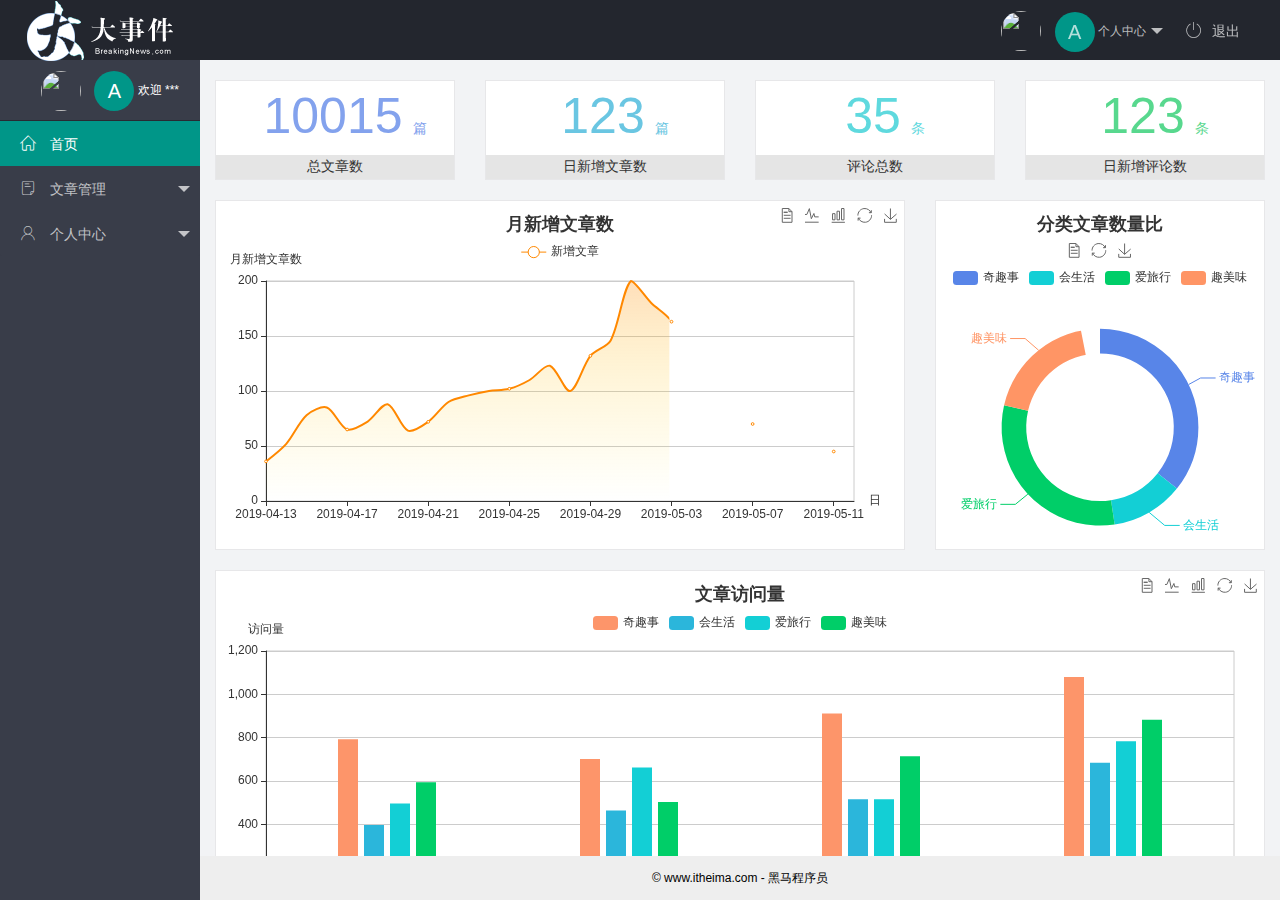
==== index.html @ 96c2c531 "第二天的代码" ====
<!DOCTYPE html>
<html lang="en">
  <head>
    <meta charset="UTF-8" />
    <meta name="viewport" content="width=device-width, initial-scale=1.0" />
    <title>Document</title>
    <link rel="stylesheet" href="./assets/lib/layui/css/layui.css">
    <link rel="stylesheet" href="./assets/fonts/iconfont.css">
    <link rel="stylesheet" href="./assets/css/index.css">
    
  </head>
  <body>
    <body class="layui-layout-body">
        <div class="layui-layout layui-layout-admin">
          <div class="layui-header">
            <div class="layui-logo">
              <img src="./assets/images/logo.png" alt="" />
            </div>
            <!-- 头部区域（可配合layui已有的水平导航） -->
    
            <ul class="layui-nav layui-layout-right">
              <li class="layui-nav-item">
                <a href="javascript:;" class="userinfo">
                  <!-- 头像 -->
                  <img src="http://t.cn/RCzsdCq" class="layui-nav-img" />
                  <span class="text-avatar"> A </span>
    
                  个人中心
                </a>
                <dl class="layui-nav-child">
                  <dd><a href="">基本资料</a></dd>
                  <dd><a href="">安全设置</a></dd>
                </dl>
              </li>
              <li class="layui-nav-item">
                <a href="javascript:;" id="btn-logout">
                  <span class="iconfont icon-tuichu"></span>退出</a
                >
              </li>
            </ul>
          </div>
    
          <div class="layui-side layui-bg-black">
            <div class="layui-side-scroll">
              <!-- 左侧导航区域（可配合layui已有的垂直导航） 
              layui-nav-itemed
              -->
              <!-- 头像 -->
    
              <div class="userinfo">
                <img src="http://t.cn/RCzsdCq" class="layui-nav-img" />
                <span class="text-avatar">A</span>
                <span id="welcome">欢迎 ***</span>
              </div>
    
              <ul class="layui-nav layui-nav-tree" lay-shrink="all">
                <li class="layui-nav-item layui-this">
                  <a class="" href="./home/dashboard.html" target="fm">
                    <span class="iconfont icon-home"></span>
                    首页</a
                  >
                </li>
                <li class="layui-nav-item">
                  <a href="javascript:;">
                    <span class="iconfont icon-16"></span>
                    文章管理</a
                  >
    
                  <!-- 
    <i class="layui-icon layui-icon-app"></i>   
    
    
                   -->
                  <dl class="layui-nav-child">
                    <dd>
                      <a href="javascript:;"
                        ><i class="layui-icon layui-icon-app"></i> 文章类别</a
                      >
                    </dd>
                    <dd>
                      <a href="javascript:;"
                        ><i class="layui-icon layui-icon-app"></i> 文章列表</a
                      >
                    </dd>
                    <dd>
                      <a href="javascript:;"
                        ><i class="layui-icon layui-icon-app"></i> 发表文章</a
                      >
                    </dd>
                  </dl>
                </li>
                <li class="layui-nav-item">
                  <a href="javascript:;">
                    <span class="iconfont icon-user"></span>
                    个人中心</a
                  >
                  <dl class="layui-nav-child">
                    <dd>
                      <a href="javascript:;"
                        ><i class="layui-icon layui-icon-app"></i> 基本资料</a
                      >
                    </dd>
                    <dd>
                      <a href="javascript:;"
                        ><i class="layui-icon layui-icon-app"></i> 更换头像</a
                      >
                    </dd>
                    <dd>
                      <a href="javascript:;"
                        ><i class="layui-icon layui-icon-app"></i> 重置密码</a
                      >
                    </dd>
                  </dl>
                </li>
              </ul>
            </div>
          </div>
    
          <div class="layui-body">
            <!-- 内容主体区域 -->
            <!-- <div style="padding: 15px">内容主体区域</div> -->
            <iframe name="fm" src="./home/dashboard.html" frameborder="0"></iframe>
          </div>
    
          <div class="layui-footer">
            <!-- 底部固定区域 -->
            © www.itheima.com - 黑马程序员
          </div>
        </div>
        <script src="./assets/lib/jquery.js"></script>
        <script src="./assets/lib/layui/layui.all.js"></script>
        <script src="./assets/js/utils.js"></script>
        <script src="./assets/js/index.js"></script>
  </body>
</html>
---- assets/lib/layui/css/layui.css ----
/** layui-v2.5.6 MIT License By https://www.layui.com */
 .layui-inline,img{display:inline-block;vertical-align:middle}h1,h2,h3,h4,h5,h6{font-weight:400}.layui-edge,.layui-header,.layui-inline,.layui-main{position:relative}.layui-body,.layui-edge,.layui-elip{overflow:hidden}.layui-btn,.layui-edge,.layui-inline,img{vertical-align:middle}.layui-btn,.layui-disabled,.layui-icon,.layui-unselect{-moz-user-select:none;-webkit-user-select:none;-ms-user-select:none}.layui-elip,.layui-form-checkbox span,.layui-form-pane .layui-form-label{text-overflow:ellipsis;white-space:nowrap}.layui-breadcrumb,.layui-tree-btnGroup{visibility:hidden}blockquote,body,button,dd,div,dl,dt,form,h1,h2,h3,h4,h5,h6,input,li,ol,p,pre,td,textarea,th,ul{margin:0;padding:0;-webkit-tap-highlight-color:rgba(0,0,0,0)}a:active,a:hover{outline:0}img{border:none}li{list-style:none}table{border-collapse:collapse;border-spacing:0}h4,h5,h6{font-size:100%}button,input,optgroup,option,select,textarea{font-family:inherit;font-size:inherit;font-style:inherit;font-weight:inherit;outline:0}pre{white-space:pre-wrap;white-space:-moz-pre-wrap;white-space:-pre-wrap;white-space:-o-pre-wrap;word-wrap:break-word}body{line-height:24px;font:14px Helvetica Neue,Helvetica,PingFang SC,Tahoma,Arial,sans-serif}hr{height:1px;margin:10px 0;border:0;clear:both}a{color:#333;text-decoration:none}a:hover{color:#777}a cite{font-style:normal;*cursor:pointer}.layui-border-box,.layui-border-box *{box-sizing:border-box}.layui-box,.layui-box *{box-sizing:content-box}.layui-clear{clear:both;*zoom:1}.layui-clear:after{content:'\20';clear:both;*zoom:1;display:block;height:0}.layui-inline{*display:inline;*zoom:1}.layui-edge{display:inline-block;width:0;height:0;border-width:6px;border-style:dashed;border-color:transparent}.layui-edge-top{top:-4px;border-bottom-color:#999;border-bottom-style:solid}.layui-edge-right{border-left-color:#999;border-left-style:solid}.layui-edge-bottom{top:2px;border-top-color:#999;border-top-style:solid}.layui-edge-left{border-right-color:#999;border-right-style:solid}.layui-disabled,.layui-disabled:hover{color:#d2d2d2!important;cursor:not-allowed!important}.layui-circle{border-radius:100%}.layui-show{display:block!important}.layui-hide{display:none!important}@font-face{font-family:layui-icon;src:url(../font/iconfont.eot?v=256);src:url(../font/iconfont.eot?v=256#iefix) format('embedded-opentype'),url(../font/iconfont.woff2?v=256) format('woff2'),url(../font/iconfont.woff?v=256) format('woff'),url(../font/iconfont.ttf?v=256) format('truetype'),url(../font/iconfont.svg?v=256#layui-icon) format('svg')}.layui-icon{font-family:layui-icon!important;font-size:16px;font-style:normal;-webkit-font-smoothing:antialiased;-moz-osx-font-smoothing:grayscale}.layui-icon-reply-fill:before{content:"\e611"}.layui-icon-set-fill:before{content:"\e614"}.layui-icon-menu-fill:before{content:"\e60f"}.layui-icon-search:before{content:"\e615"}.layui-icon-share:before{content:"\e641"}.layui-icon-set-sm:before{content:"\e620"}.layui-icon-engine:before{content:"\e628"}.layui-icon-close:before{content:"\1006"}.layui-icon-close-fill:before{content:"\1007"}.layui-icon-chart-screen:before{content:"\e629"}.layui-icon-star:before{content:"\e600"}.layui-icon-circle-dot:before{content:"\e617"}.layui-icon-chat:before{content:"\e606"}.layui-icon-release:before{content:"\e609"}.layui-icon-list:before{content:"\e60a"}.layui-icon-chart:before{content:"\e62c"}.layui-icon-ok-circle:before{content:"\1005"}.layui-icon-layim-theme:before{content:"\e61b"}.layui-icon-table:before{content:"\e62d"}.layui-icon-right:before{content:"\e602"}.layui-icon-left:before{content:"\e603"}.layui-icon-cart-simple:before{content:"\e698"}.layui-icon-face-cry:before{content:"\e69c"}.layui-icon-face-smile:before{content:"\e6af"}.layui-icon-survey:before{content:"\e6b2"}.layui-icon-tree:before{content:"\e62e"}.layui-icon-ie:before{content:"\e7bb"}.layui-icon-upload-circle:before{content:"\e62f"}.layui-icon-add-circle:before{content:"\e61f"}.layui-icon-download-circle:before{content:"\e601"}.layui-icon-templeate-1:before{content:"\e630"}.layui-icon-util:before{content:"\e631"}.layui-icon-face-surprised:before{content:"\e664"}.layui-icon-edit:before{content:"\e642"}.layui-icon-speaker:before{content:"\e645"}.layui-icon-down:before{content:"\e61a"}.layui-icon-file:before{content:"\e621"}.layui-icon-layouts:before{content:"\e632"}.layui-icon-rate-half:before{content:"\e6c9"}.layui-icon-add-circle-fine:before{content:"\e608"}.layui-icon-prev-circle:before{content:"\e633"}.layui-icon-read:before{content:"\e705"}.layui-icon-404:before{content:"\e61c"}.layui-icon-carousel:before{content:"\e634"}.layui-icon-help:before{content:"\e607"}.layui-icon-code-circle:before{content:"\e635"}.layui-icon-windows:before{content:"\e67f"}.layui-icon-water:before{content:"\e636"}.layui-icon-username:before{content:"\e66f"}.layui-icon-find-fill:before{content:"\e670"}.layui-icon-about:before{content:"\e60b"}.layui-icon-location:before{content:"\e715"}.layui-icon-up:before{content:"\e619"}.layui-icon-pause:before{content:"\e651"}.layui-icon-date:before{content:"\e637"}.layui-icon-layim-uploadfile:before{content:"\e61d"}.layui-icon-delete:before{content:"\e640"}.layui-icon-play:before{content:"\e652"}.layui-icon-top:before{content:"\e604"}.layui-icon-firefox:before{content:"\e686"}.layui-icon-friends:before{content:"\e612"}.layui-icon-refresh-3:before{content:"\e9aa"}.layui-icon-ok:before{content:"\e605"}.layui-icon-layer:before{content:"\e638"}.layui-icon-face-smile-fine:before{content:"\e60c"}.layui-icon-dollar:before{content:"\e659"}.layui-icon-group:before{content:"\e613"}.layui-icon-layim-download:before{content:"\e61e"}.layui-icon-picture-fine:before{content:"\e60d"}.layui-icon-link:before{content:"\e64c"}.layui-icon-diamond:before{content:"\e735"}.layui-icon-log:before{content:"\e60e"}.layui-icon-key:before{content:"\e683"}.layui-icon-rate-solid:before{content:"\e67a"}.layui-icon-fonts-del:before{content:"\e64f"}.layui-icon-unlink:before{content:"\e64d"}.layui-icon-fonts-clear:before{content:"\e639"}.layui-icon-triangle-r:before{content:"\e623"}.layui-icon-circle:before{content:"\e63f"}.layui-icon-radio:before{content:"\e643"}.layui-icon-align-center:before{content:"\e647"}.layui-icon-align-right:before{content:"\e648"}.layui-icon-align-left:before{content:"\e649"}.layui-icon-loading-1:before{content:"\e63e"}.layui-icon-return:before{content:"\e65c"}.layui-icon-fonts-strong:before{content:"\e62b"}.layui-icon-upload:before{content:"\e67c"}.layui-icon-dialogue:before{content:"\e63a"}.layui-icon-video:before{content:"\e6ed"}.layui-icon-headset:before{content:"\e6fc"}.layui-icon-cellphone-fine:before{content:"\e63b"}.layui-icon-add-1:before{content:"\e654"}.layui-icon-face-smile-b:before{content:"\e650"}.layui-icon-fonts-html:before{content:"\e64b"}.layui-icon-screen-full:before{content:"\e622"}.layui-icon-form:before{content:"\e63c"}.layui-icon-cart:before{content:"\e657"}.layui-icon-camera-fill:before{content:"\e65d"}.layui-icon-tabs:before{content:"\e62a"}.layui-icon-heart-fill:before{content:"\e68f"}.layui-icon-fonts-code:before{content:"\e64e"}.layui-icon-ios:before{content:"\e680"}.layui-icon-at:before{content:"\e687"}.layui-icon-fire:before{content:"\e756"}.layui-icon-set:before{content:"\e716"}.layui-icon-fonts-u:before{content:"\e646"}.layui-icon-triangle-d:before{content:"\e625"}.layui-icon-tips:before{content:"\e702"}.layui-icon-picture:before{content:"\e64a"}.layui-icon-more-vertical:before{content:"\e671"}.layui-icon-bluetooth:before{content:"\e689"}.layui-icon-flag:before{content:"\e66c"}.layui-icon-loading:before{content:"\e63d"}.layui-icon-fonts-i:before{content:"\e644"}.layui-icon-refresh-1:before{content:"\e666"}.layui-icon-rmb:before{content:"\e65e"}.layui-icon-addition:before{content:"\e624"}.layui-icon-home:before{content:"\e68e"}.layui-icon-time:before{content:"\e68d"}.layui-icon-user:before{content:"\e770"}.layui-icon-notice:before{content:"\e667"}.layui-icon-chrome:before{content:"\e68a"}.layui-icon-edge:before{content:"\e68b"}.layui-icon-login-weibo:before{content:"\e675"}.layui-icon-voice:before{content:"\e688"}.layui-icon-upload-drag:before{content:"\e681"}.layui-icon-login-qq:before{content:"\e676"}.layui-icon-snowflake:before{content:"\e6b1"}.layui-icon-heart:before{content:"\e68c"}.layui-icon-logout:before{content:"\e682"}.layui-icon-file-b:before{content:"\e655"}.layui-icon-template:before{content:"\e663"}.layui-icon-transfer:before{content:"\e691"}.layui-icon-auz:before{content:"\e672"}.layui-icon-console:before{content:"\e665"}.layui-icon-app:before{content:"\e653"}.layui-icon-prev:before{content:"\e65a"}.layui-icon-website:before{content:"\e7ae"}.layui-icon-next:before{content:"\e65b"}.layui-icon-component:before{content:"\e857"}.layui-icon-android:before{content:"\e684"}.layui-icon-more:before{content:"\e65f"}.layui-icon-login-wechat:before{content:"\e677"}.layui-icon-shrink-right:before{content:"\e668"}.layui-icon-spread-left:before{content:"\e66b"}.layui-icon-camera:before{content:"\e660"}.layui-icon-note:before{content:"\e66e"}.layui-icon-refresh:before{content:"\e669"}.layui-icon-female:before{content:"\e661"}.layui-icon-male:before{content:"\e662"}.layui-icon-screen-restore:before{content:"\e758"}.layui-icon-password:before{content:"\e673"}.layui-icon-senior:before{content:"\e674"}.layui-icon-theme:before{content:"\e66a"}.layui-icon-tread:before{content:"\e6c5"}.layui-icon-praise:before{content:"\e6c6"}.layui-icon-star-fill:before{content:"\e658"}.layui-icon-rate:before{content:"\e67b"}.layui-icon-template-1:before{content:"\e656"}.layui-icon-vercode:before{content:"\e679"}.layui-icon-service:before{content:"\e626"}.layui-icon-cellphone:before{content:"\e678"}.layui-icon-print:before{content:"\e66d"}.layui-icon-cols:before{content:"\e610"}.layui-icon-wifi:before{content:"\e7e0"}.layui-icon-export:before{content:"\e67d"}.layui-icon-rss:before{content:"\e808"}.layui-icon-slider:before{content:"\e714"}.layui-icon-email:before{content:"\e618"}.layui-icon-subtraction:before{content:"\e67e"}.layui-icon-mike:before{content:"\e6dc"}.layui-icon-light:before{content:"\e748"}.layui-icon-gift:before{content:"\e627"}.layui-icon-mute:before{content:"\e685"}.layui-icon-reduce-circle:before{content:"\e616"}.layui-icon-music:before{content:"\e690"}.layui-main{width:1140px;margin:0 auto}.layui-header{z-index:1000;height:60px}.layui-header a:hover{transition:all .5s;-webkit-transition:all .5s}.layui-side{position:fixed;left:0;top:0;bottom:0;z-index:999;width:200px;overflow-x:hidden}.layui-side-scroll{position:relative;width:220px;height:100%;overflow-x:hidden}.layui-body{position:absolute;left:200px;right:0;top:0;bottom:0;z-index:998;width:auto;overflow-y:auto;box-sizing:border-box}.layui-layout-body{overflow:hidden}.layui-layout-admin .layui-header{background-color:#23262E}.layui-layout-admin .layui-side{top:60px;width:200px;overflow-x:hidden}.layui-layout-admin .layui-body{position:fixed;top:60px;bottom:44px}.layui-layout-admin .layui-main{width:auto;margin:0 15px}.layui-layout-admin .layui-footer{position:fixed;left:200px;right:0;bottom:0;height:44px;line-height:44px;padding:0 15px;background-color:#eee}.layui-layout-admin .layui-logo{position:absolute;left:0;top:0;width:200px;height:100%;line-height:60px;text-align:center;color:#009688;font-size:16px}.layui-layout-admin .layui-header .layui-nav{background:0 0}.layui-layout-left{position:absolute!important;left:200px;top:0}.layui-layout-right{position:absolute!important;right:0;top:0}.layui-container{position:relative;margin:0 auto;padding:0 15px;box-sizing:border-box}.layui-fluid{position:relative;margin:0 auto;padding:0 15px}.layui-row:after,.layui-row:before{content:'';display:block;clear:both}.layui-col-lg1,.layui-col-lg10,.layui-col-lg11,.layui-col-lg12,.layui-col-lg2,.layui-col-lg3,.layui-col-lg4,.layui-col-lg5,.layui-col-lg6,.layui-col-lg7,.layui-col-lg8,.layui-col-lg9,.layui-col-md1,.layui-col-md10,.layui-col-md11,.layui-col-md12,.layui-col-md2,.layui-col-md3,.layui-col-md4,.layui-col-md5,.layui-col-md6,.layui-col-md7,.layui-col-md8,.layui-col-md9,.layui-col-sm1,.layui-col-sm10,.layui-col-sm11,.layui-col-sm12,.layui-col-sm2,.layui-col-sm3,.layui-col-sm4,.layui-col-sm5,.layui-col-sm6,.layui-col-sm7,.layui-col-sm8,.layui-col-sm9,.layui-col-xs1,.layui-col-xs10,.layui-col-xs11,.layui-col-xs12,.layui-col-xs2,.layui-col-xs3,.layui-col-xs4,.layui-col-xs5,.layui-col-xs6,.layui-col-xs7,.layui-col-xs8,.layui-col-xs9{position:relative;display:block;box-sizing:border-box}.layui-col-xs1,.layui-col-xs10,.layui-col-xs11,.layui-col-xs12,.layui-col-xs2,.layui-col-xs3,.layui-col-xs4,.layui-col-xs5,.layui-col-xs6,.layui-col-xs7,.layui-col-xs8,.layui-col-xs9{float:left}.layui-col-xs1{width:8.33333333%}.layui-col-xs2{width:16.66666667%}.layui-col-xs3{width:25%}.layui-col-xs4{width:33.33333333%}.layui-col-xs5{width:41.66666667%}.layui-col-xs6{width:50%}.layui-col-xs7{width:58.33333333%}.layui-col-xs8{width:66.66666667%}.layui-col-xs9{width:75%}.layui-col-xs10{width:83.33333333%}.layui-col-xs11{width:91.66666667%}.layui-col-xs12{width:100%}.layui-col-xs-offset1{margin-left:8.33333333%}.layui-col-xs-offset2{margin-left:16.66666667%}.layui-col-xs-offset3{margin-left:25%}.layui-col-xs-offset4{margin-left:33.33333333%}.layui-col-xs-offset5{margin-left:41.66666667%}.layui-col-xs-offset6{margin-left:50%}.layui-col-xs-offset7{margin-left:58.33333333%}.layui-col-xs-offset8{margin-left:66.66666667%}.layui-col-xs-offset9{margin-left:75%}.layui-col-xs-offset10{margin-left:83.33333333%}.layui-col-xs-offset11{margin-left:91.66666667%}.layui-col-xs-offset12{margin-left:100%}@media screen and (max-width:768px){.layui-hide-xs{display:none!important}.layui-show-xs-block{display:block!important}.layui-show-xs-inline{display:inline!important}.layui-show-xs-inline-block{display:inline-block!important}}@media screen and (min-width:768px){.layui-container{width:750px}.layui-hide-sm{display:none!important}.layui-show-sm-block{display:block!important}.layui-show-sm-inline{display:inline!important}.layui-show-sm-inline-block{display:inline-block!important}.layui-col-sm1,.layui-col-sm10,.layui-col-sm11,.layui-col-sm12,.layui-col-sm2,.layui-col-sm3,.layui-col-sm4,.layui-col-sm5,.layui-col-sm6,.layui-col-sm7,.layui-col-sm8,.layui-col-sm9{float:left}.layui-col-sm1{width:8.33333333%}.layui-col-sm2{width:16.66666667%}.layui-col-sm3{width:25%}.layui-col-sm4{width:33.33333333%}.layui-col-sm5{width:41.66666667%}.layui-col-sm6{width:50%}.layui-col-sm7{width:58.33333333%}.layui-col-sm8{width:66.66666667%}.layui-col-sm9{width:75%}.layui-col-sm10{width:83.33333333%}.layui-col-sm11{width:91.66666667%}.layui-col-sm12{width:100%}.layui-col-sm-offset1{margin-left:8.33333333%}.layui-col-sm-offset2{margin-left:16.66666667%}.layui-col-sm-offset3{margin-left:25%}.layui-col-sm-offset4{margin-left:33.33333333%}.layui-col-sm-offset5{margin-left:41.66666667%}.layui-col-sm-offset6{margin-left:50%}.layui-col-sm-offset7{margin-left:58.33333333%}.layui-col-sm-offset8{margin-left:66.66666667%}.layui-col-sm-offset9{margin-left:75%}.layui-col-sm-offset10{margin-left:83.33333333%}.layui-col-sm-offset11{margin-left:91.66666667%}.layui-col-sm-offset12{margin-left:100%}}@media screen and (min-width:992px){.layui-container{width:970px}.layui-hide-md{display:none!important}.layui-show-md-block{display:block!important}.layui-show-md-inline{display:inline!important}.layui-show-md-inline-block{display:inline-block!important}.layui-col-md1,.layui-col-md10,.layui-col-md11,.layui-col-md12,.layui-col-md2,.layui-col-md3,.layui-col-md4,.layui-col-md5,.layui-col-md6,.layui-col-md7,.layui-col-md8,.layui-col-md9{float:left}.layui-col-md1{width:8.33333333%}.layui-col-md2{width:16.66666667%}.layui-col-md3{width:25%}.layui-col-md4{width:33.33333333%}.layui-col-md5{width:41.66666667%}.layui-col-md6{width:50%}.layui-col-md7{width:58.33333333%}.layui-col-md8{width:66.66666667%}.layui-col-md9{width:75%}.layui-col-md10{width:83.33333333%}.layui-col-md11{width:91.66666667%}.layui-col-md12{width:100%}.layui-col-md-offset1{margin-left:8.33333333%}.layui-col-md-offset2{margin-left:16.66666667%}.layui-col-md-offset3{margin-left:25%}.layui-col-md-offset4{margin-left:33.33333333%}.layui-col-md-offset5{margin-left:41.66666667%}.layui-col-md-offset6{margin-left:50%}.layui-col-md-offset7{margin-left:58.33333333%}.layui-col-md-offset8{margin-left:66.66666667%}.layui-col-md-offset9{margin-left:75%}.layui-col-md-offset10{margin-left:83.33333333%}.layui-col-md-offset11{margin-left:91.66666667%}.layui-col-md-offset12{margin-left:100%}}@media screen and (min-width:1200px){.layui-container{width:1170px}.layui-hide-lg{display:none!important}.layui-show-lg-block{display:block!important}.layui-show-lg-inline{display:inline!important}.layui-show-lg-inline-block{display:inline-block!important}.layui-col-lg1,.layui-col-lg10,.layui-col-lg11,.layui-col-lg12,.layui-col-lg2,.layui-col-lg3,.layui-col-lg4,.layui-col-lg5,.layui-col-lg6,.layui-col-lg7,.layui-col-lg8,.layui-col-lg9{float:left}.layui-col-lg1{width:8.33333333%}.layui-col-lg2{width:16.66666667%}.layui-col-lg3{width:25%}.layui-col-lg4{width:33.33333333%}.layui-col-lg5{width:41.66666667%}.layui-col-lg6{width:50%}.layui-col-lg7{width:58.33333333%}.layui-col-lg8{width:66.66666667%}.layui-col-lg9{width:75%}.layui-col-lg10{width:83.33333333%}.layui-col-lg11{width:91.66666667%}.layui-col-lg12{width:100%}.layui-col-lg-offset1{margin-left:8.33333333%}.layui-col-lg-offset2{margin-left:16.66666667%}.layui-col-lg-offset3{margin-left:25%}.layui-col-lg-offset4{margin-left:33.33333333%}.layui-col-lg-offset5{margin-left:41.66666667%}.layui-col-lg-offset6{margin-left:50%}.layui-col-lg-offset7{margin-left:58.33333333%}.layui-col-lg-offset8{margin-left:66.66666667%}.layui-col-lg-offset9{margin-left:75%}.layui-col-lg-offset10{margin-left:83.33333333%}.layui-col-lg-offset11{margin-left:91.66666667%}.layui-col-lg-offset12{margin-left:100%}}.layui-col-space1{margin:-.5px}.layui-col-space1>*{padding:.5px}.layui-col-space2{margin:-1px}.layui-col-space2>*{padding:1px}.layui-col-space4{margin:-2px}.layui-col-space4>*{padding:2px}.layui-col-space5{margin:-2.5px}.layui-col-space5>*{padding:2.5px}.layui-col-space6{margin:-3px}.layui-col-space6>*{padding:3px}.layui-col-space8{margin:-4px}.layui-col-space8>*{padding:4px}.layui-col-space10{margin:-5px}.layui-col-space10>*{padding:5px}.layui-col-space12{margin:-6px}.layui-col-space12>*{padding:6px}.layui-col-space14{margin:-7px}.layui-col-space14>*{padding:7px}.layui-col-space15{margin:-7.5px}.layui-col-space15>*{padding:7.5px}.layui-col-space16{margin:-8px}.layui-col-space16>*{padding:8px}.layui-col-space18{margin:-9px}.layui-col-space18>*{padding:9px}.layui-col-space20{margin:-10px}.layui-col-space20>*{padding:10px}.layui-col-space22{margin:-11px}.layui-col-space22>*{padding:11px}.layui-col-space24{margin:-12px}.layui-col-space24>*{padding:12px}.layui-col-space25{margin:-12.5px}.layui-col-space25>*{padding:12.5px}.layui-col-space26{margin:-13px}.layui-col-space26>*{padding:13px}.layui-col-space28{margin:-14px}.layui-col-space28>*{padding:14px}.layui-col-space30{margin:-15px}.layui-col-space30>*{padding:15px}.layui-btn,.layui-input,.layui-select,.layui-textarea,.layui-upload-button{outline:0;-webkit-appearance:none;transition:all .3s;-webkit-transition:all .3s;box-sizing:border-box}.layui-elem-quote{margin-bottom:10px;padding:15px;line-height:22px;border-left:5px solid #009688;border-radius:0 2px 2px 0;background-color:#f2f2f2}.layui-quote-nm{border-style:solid;border-width:1px 1px 1px 5px;background:0 0}.layui-elem-field{margin-bottom:10px;padding:0;border-width:1px;border-style:solid}.layui-elem-field legend{margin-left:20px;padding:0 10px;font-size:20px;font-weight:300}.layui-field-title{margin:10px 0 20px;border-width:1px 0 0}.layui-field-box{padding:10px 15px}.layui-field-title .layui-field-box{padding:10px 0}.layui-progress{position:relative;height:6px;border-radius:20px;background-color:#e2e2e2}.layui-progress-bar{position:absolute;left:0;top:0;width:0;max-width:100%;height:6px;border-radius:20px;text-align:right;background-color:#5FB878;transition:all .3s;-webkit-transition:all .3s}.layui-progress-big,.layui-progress-big .layui-progress-bar{height:18px;line-height:18px}.layui-progress-text{position:relative;top:-20px;line-height:18px;font-size:12px;color:#666}.layui-progress-big .layui-progress-text{position:static;padding:0 10px;color:#fff}.layui-collapse{border-width:1px;border-style:solid;border-radius:2px}.layui-colla-content,.layui-colla-item{border-top-width:1px;border-top-style:solid}.layui-colla-item:first-child{border-top:none}.layui-colla-title{position:relative;height:42px;line-height:42px;padding:0 15px 0 35px;color:#333;background-color:#f2f2f2;cursor:pointer;font-size:14px;overflow:hidden}.layui-colla-content{display:none;padding:10px 15px;line-height:22px;color:#666}.layui-colla-icon{position:absolute;left:15px;top:0;font-size:14px}.layui-card{margin-bottom:15px;border-radius:2px;background-color:#fff;box-shadow:0 1px 2px 0 rgba(0,0,0,.05)}.layui-card:last-child{margin-bottom:0}.layui-card-header{position:relative;height:42px;line-height:42px;padding:0 15px;border-bottom:1px solid #f6f6f6;color:#333;border-radius:2px 2px 0 0;font-size:14px}.layui-bg-black,.layui-bg-blue,.layui-bg-cyan,.layui-bg-green,.layui-bg-orange,.layui-bg-red{color:#fff!important}.layui-card-body{position:relative;padding:10px 15px;line-height:24px}.layui-card-body[pad15]{padding:15px}.layui-card-body[pad20]{padding:20px}.layui-card-body .layui-table{margin:5px 0}.layui-card .layui-tab{margin:0}.layui-panel-window{position:relative;padding:15px;border-radius:0;border-top:5px solid #E6E6E6;background-color:#fff}.layui-auxiliar-moving{position:fixed;left:0;right:0;top:0;bottom:0;width:100%;height:100%;background:0 0;z-index:9999999999}.layui-form-label,.layui-form-mid,.layui-form-select,.layui-input-block,.layui-input-inline,.layui-textarea{position:relative}.layui-bg-red{background-color:#FF5722!important}.layui-bg-orange{background-color:#FFB800!important}.layui-bg-green{background-color:#009688!important}.layui-bg-cyan{background-color:#2F4056!important}.layui-bg-blue{background-color:#1E9FFF!important}.layui-bg-black{background-color:#393D49!important}.layui-bg-gray{background-color:#eee!important;color:#666!important}.layui-badge-rim,.layui-colla-content,.layui-colla-item,.layui-collapse,.layui-elem-field,.layui-form-pane .layui-form-item[pane],.layui-form-pane .layui-form-label,.layui-input,.layui-layedit,.layui-layedit-tool,.layui-quote-nm,.layui-select,.layui-tab-bar,.layui-tab-card,.layui-tab-title,.layui-tab-title .layui-this:after,.layui-textarea{border-color:#e6e6e6}.layui-timeline-item:before,hr{background-color:#e6e6e6}.layui-text{line-height:22px;font-size:14px;color:#666}.layui-text h1,.layui-text h2,.layui-text h3{font-weight:500;color:#333}.layui-text h1{font-size:30px}.layui-text h2{font-size:24px}.layui-text h3{font-size:18px}.layui-text a:not(.layui-btn){color:#01AAED}.layui-text a:not(.layui-btn):hover{text-decoration:underline}.layui-text ul{padding:5px 0 5px 15px}.layui-text ul li{margin-top:5px;list-style-type:disc}.layui-text em,.layui-word-aux{color:#999!important;padding:0 5px!important}.layui-btn{display:inline-block;height:38px;line-height:38px;padding:0 18px;background-color:#009688;color:#fff;white-space:nowrap;text-align:center;font-size:14px;border:none;border-radius:2px;cursor:pointer}.layui-btn:hover{opacity:.8;filter:alpha(opacity=80);color:#fff}.layui-btn:active{opacity:1;filter:alpha(opacity=100)}.layui-btn+.layui-btn{margin-left:10px}.layui-btn-container{font-size:0}.layui-btn-container .layui-btn{margin-right:10px;margin-bottom:10px}.layui-btn-container .layui-btn+.layui-btn{margin-left:0}.layui-table .layui-btn-container .layui-btn{margin-bottom:9px}.layui-btn-radius{border-radius:100px}.layui-btn .layui-icon{margin-right:3px;font-size:18px;vertical-align:bottom;vertical-align:middle\9}.layui-btn-primary{border:1px solid #C9C9C9;background-color:#fff;color:#555}.layui-btn-primary:hover{border-color:#009688;color:#333}.layui-btn-normal{background-color:#1E9FFF}.layui-btn-warm{background-color:#FFB800}.layui-btn-danger{background-color:#FF5722}.layui-btn-checked{background-color:#5FB878}.layui-btn-disabled,.layui-btn-disabled:active,.layui-btn-disabled:hover{border:1px solid #e6e6e6;background-color:#FBFBFB;color:#C9C9C9;cursor:not-allowed;opacity:1}.layui-btn-lg{height:44px;line-height:44px;padding:0 25px;font-size:16px}.layui-btn-sm{height:30px;line-height:30px;padding:0 10px;font-size:12px}.layui-btn-sm i{font-size:16px!important}.layui-btn-xs{height:22px;line-height:22px;padding:0 5px;font-size:12px}.layui-btn-xs i{font-size:14px!important}.layui-btn-group{display:inline-block;vertical-align:middle;font-size:0}.layui-btn-group .layui-btn{margin-left:0!important;margin-right:0!important;border-left:1px solid rgba(255,255,255,.5);border-radius:0}.layui-btn-group .layui-btn-primary{border-left:none}.layui-btn-group .layui-btn-primary:hover{border-color:#C9C9C9;color:#009688}.layui-btn-group .layui-btn:first-child{border-left:none;border-radius:2px 0 0 2px}.layui-btn-group .layui-btn-primary:first-child{border-left:1px solid #c9c9c9}.layui-btn-group .layui-btn:last-child{border-radius:0 2px 2px 0}.layui-btn-group .layui-btn+.layui-btn{margin-left:0}.layui-btn-group+.layui-btn-group{margin-left:10px}.layui-btn-fluid{width:100%}.layui-input,.layui-select,.layui-textarea{height:38px;line-height:1.3;line-height:38px\9;border-width:1px;border-style:solid;background-color:#fff;border-radius:2px}.layui-input::-webkit-input-placeholder,.layui-select::-webkit-input-placeholder,.layui-textarea::-webkit-input-placeholder{line-height:1.3}.layui-input,.layui-textarea{display:block;width:100%;padding-left:10px}.layui-input:hover,.layui-textarea:hover{border-color:#D2D2D2!important}.layui-input:focus,.layui-textarea:focus{border-color:#C9C9C9!important}.layui-textarea{min-height:100px;height:auto;line-height:20px;padding:6px 10px;resize:vertical}.layui-select{padding:0 10px}.layui-form input[type=checkbox],.layui-form input[type=radio],.layui-form select{display:none}.layui-form [lay-ignore]{display:initial}.layui-form-item{margin-bottom:15px;clear:both;*zoom:1}.layui-form-item:after{content:'\20';clear:both;*zoom:1;display:block;height:0}.layui-form-label{float:left;display:block;padding:9px 15px;width:80px;font-weight:400;line-height:20px;text-align:right}.layui-form-label-col{display:block;float:none;padding:9px 0;line-height:20px;text-align:left}.layui-form-item .layui-inline{margin-bottom:5px;margin-right:10px}.layui-input-block{margin-left:110px;min-height:36px}.layui-input-inline{display:inline-block;vertical-align:middle}.layui-form-item .layui-input-inline{float:left;width:190px;margin-right:10px}.layui-form-text .layui-input-inline{width:auto}.layui-form-mid{float:left;display:block;padding:9px 0!important;line-height:20px;margin-right:10px}.layui-form-danger+.layui-form-select .layui-input,.layui-form-danger:focus{border-color:#FF5722!important}.layui-form-select .layui-input{padding-right:30px;cursor:pointer}.layui-form-select .layui-edge{position:absolute;right:10px;top:50%;margin-top:-3px;cursor:pointer;border-width:6px;border-top-color:#c2c2c2;border-top-style:solid;transition:all .3s;-webkit-transition:all .3s}.layui-form-select dl{display:none;position:absolute;left:0;top:42px;padding:5px 0;z-index:899;min-width:100%;border:1px solid #d2d2d2;max-height:300px;overflow-y:auto;background-color:#fff;border-radius:2px;box-shadow:0 2px 4px rgba(0,0,0,.12);box-sizing:border-box}.layui-form-select dl dd,.layui-form-select dl dt{padding:0 10px;line-height:36px;white-space:nowrap;overflow:hidden;text-overflow:ellipsis}.layui-form-select dl dt{font-size:12px;color:#999}.layui-form-select dl dd{cursor:pointer}.layui-form-select dl dd:hover{background-color:#f2f2f2;-webkit-transition:.5s all;transition:.5s all}.layui-form-select .layui-select-group dd{padding-left:20px}.layui-form-select dl dd.layui-select-tips{padding-left:10px!important;color:#999}.layui-form-select dl dd.layui-this{background-color:#5FB878;color:#fff}.layui-form-checkbox,.layui-form-select dl dd.layui-disabled{background-color:#fff}.layui-form-selected dl{display:block}.layui-form-checkbox,.layui-form-checkbox *,.layui-form-switch{display:inline-block;vertical-align:middle}.layui-form-selected .layui-edge{margin-top:-9px;-webkit-transform:rotate(180deg);transform:rotate(180deg);margin-top:-3px\9}:root .layui-form-selected .layui-edge{margin-top:-9px\0/IE9}.layui-form-selectup dl{top:auto;bottom:42px}.layui-select-none{margin:5px 0;text-align:center;color:#999}.layui-select-disabled .layui-disabled{border-color:#eee!important}.layui-select-disabled .layui-edge{border-top-color:#d2d2d2}.layui-form-checkbox{position:relative;height:30px;line-height:30px;margin-right:10px;padding-right:30px;cursor:pointer;font-size:0;-webkit-transition:.1s linear;transition:.1s linear;box-sizing:border-box}.layui-form-checkbox span{padding:0 10px;height:100%;font-size:14px;border-radius:2px 0 0 2px;background-color:#d2d2d2;color:#fff;overflow:hidden}.layui-form-checkbox:hover span{background-color:#c2c2c2}.layui-form-checkbox i{position:absolute;right:0;top:0;width:30px;height:28px;border:1px solid #d2d2d2;border-left:none;border-radius:0 2px 2px 0;color:#fff;font-size:20px;text-align:center}.layui-form-checkbox:hover i{border-color:#c2c2c2;color:#c2c2c2}.layui-form-checked,.layui-form-checked:hover{border-color:#5FB878}.layui-form-checked span,.layui-form-checked:hover span{background-color:#5FB878}.layui-form-checked i,.layui-form-checked:hover i{color:#5FB878}.layui-form-item .layui-form-checkbox{margin-top:4px}.layui-form-checkbox[lay-skin=primary]{height:auto!important;line-height:normal!important;min-width:18px;min-height:18px;border:none!important;margin-right:0;padding-left:28px;padding-right:0;background:0 0}.layui-form-checkbox[lay-skin=primary] span{padding-left:0;padding-right:15px;line-height:18px;background:0 0;color:#666}.layui-form-checkbox[lay-skin=primary] i{right:auto;left:0;width:16px;height:16px;line-height:16px;border:1px solid #d2d2d2;font-size:12px;border-radius:2px;background-color:#fff;-webkit-transition:.1s linear;transition:.1s linear}.layui-form-checkbox[lay-skin=primary]:hover i{border-color:#5FB878;color:#fff}.layui-form-checked[lay-skin=primary] i{border-color:#5FB878!important;background-color:#5FB878;color:#fff}.layui-checkbox-disbaled[lay-skin=primary] span{background:0 0!important;color:#c2c2c2}.layui-checkbox-disbaled[lay-skin=primary]:hover i{border-color:#d2d2d2}.layui-form-item .layui-form-checkbox[lay-skin=primary]{margin-top:10px}.layui-form-switch{position:relative;height:22px;line-height:22px;min-width:35px;padding:0 5px;margin-top:8px;border:1px solid #d2d2d2;border-radius:20px;cursor:pointer;background-color:#fff;-webkit-transition:.1s linear;transition:.1s linear}.layui-form-switch i{position:absolute;left:5px;top:3px;width:16px;height:16px;border-radius:20px;background-color:#d2d2d2;-webkit-transition:.1s linear;transition:.1s linear}.layui-form-switch em{position:relative;top:0;width:25px;margin-left:21px;padding:0!important;text-align:center!important;color:#999!important;font-style:normal!important;font-size:12px}.layui-form-onswitch{border-color:#5FB878;background-color:#5FB878}.layui-checkbox-disbaled,.layui-checkbox-disbaled i{border-color:#e2e2e2!important}.layui-form-onswitch i{left:100%;margin-left:-21px;background-color:#fff}.layui-form-onswitch em{margin-left:5px;margin-right:21px;color:#fff!important}.layui-checkbox-disbaled span{background-color:#e2e2e2!important}.layui-checkbox-disbaled:hover i{color:#fff!important}[lay-radio]{display:none}.layui-form-radio,.layui-form-radio *{display:inline-block;vertical-align:middle}.layui-form-radio{line-height:28px;margin:6px 10px 0 0;padding-right:10px;cursor:pointer;font-size:0}.layui-form-radio *{font-size:14px}.layui-form-radio>i{margin-right:8px;font-size:22px;color:#c2c2c2}.layui-form-radio>i:hover,.layui-form-radioed>i{color:#5FB878}.layui-radio-disbaled>i{color:#e2e2e2!important}.layui-form-pane .layui-form-label{width:110px;padding:8px 15px;height:38px;line-height:20px;border-width:1px;border-style:solid;border-radius:2px 0 0 2px;text-align:center;background-color:#FBFBFB;overflow:hidden;box-sizing:border-box}.layui-form-pane .layui-input-inline{margin-left:-1px}.layui-form-pane .layui-input-block{margin-left:110px;left:-1px}.layui-form-pane .layui-input{border-radius:0 2px 2px 0}.layui-form-pane .layui-form-text .layui-form-label{float:none;width:100%;border-radius:2px;box-sizing:border-box;text-align:left}.layui-form-pane .layui-form-text .layui-input-inline{display:block;margin:0;top:-1px;clear:both}.layui-form-pane .layui-form-text .layui-input-block{margin:0;left:0;top:-1px}.layui-form-pane .layui-form-text .layui-textarea{min-height:100px;border-radius:0 0 2px 2px}.layui-form-pane .layui-form-checkbox{margin:4px 0 4px 10px}.layui-form-pane .layui-form-radio,.layui-form-pane .layui-form-switch{margin-top:6px;margin-left:10px}.layui-form-pane .layui-form-item[pane]{position:relative;border-width:1px;border-style:solid}.layui-form-pane .layui-form-item[pane] .layui-form-label{position:absolute;left:0;top:0;height:100%;border-width:0 1px 0 0}.layui-form-pane .layui-form-item[pane] .layui-input-inline{margin-left:110px}@media screen and (max-width:450px){.layui-form-item .layui-form-label{text-overflow:ellipsis;overflow:hidden;white-space:nowrap}.layui-form-item .layui-inline{display:block;margin-right:0;margin-bottom:20px;clear:both}.layui-form-item .layui-inline:after{content:'\20';clear:both;display:block;height:0}.layui-form-item .layui-input-inline{display:block;float:none;left:-3px;width:auto;margin:0 0 10px 112px}.layui-form-item .layui-input-inline+.layui-form-mid{margin-left:110px;top:-5px;padding:0}.layui-form-item .layui-form-checkbox{margin-right:5px;margin-bottom:5px}}.layui-layedit{border-width:1px;border-style:solid;border-radius:2px}.layui-layedit-tool{padding:3px 5px;border-bottom-width:1px;border-bottom-style:solid;font-size:0}.layedit-tool-fixed{position:fixed;top:0;border-top:1px solid #e2e2e2}.layui-layedit-tool .layedit-tool-mid,.layui-layedit-tool .layui-icon{display:inline-block;vertical-align:middle;text-align:center;font-size:14px}.layui-layedit-tool .layui-icon{position:relative;width:32px;height:30px;line-height:30px;margin:3px 5px;color:#777;cursor:pointer;border-radius:2px}.layui-layedit-tool .layui-icon:hover{color:#393D49}.layui-layedit-tool .layui-icon:active{color:#000}.layui-layedit-tool .layedit-tool-active{background-color:#e2e2e2;color:#000}.layui-layedit-tool .layui-disabled,.layui-layedit-tool .layui-disabled:hover{color:#d2d2d2;cursor:not-allowed}.layui-layedit-tool .layedit-tool-mid{width:1px;height:18px;margin:0 10px;background-color:#d2d2d2}.layedit-tool-html{width:50px!important;font-size:30px!important}.layedit-tool-b,.layedit-tool-code,.layedit-tool-help{font-size:16px!important}.layedit-tool-d,.layedit-tool-face,.layedit-tool-image,.layedit-tool-unlink{font-size:18px!important}.layedit-tool-image input{position:absolute;font-size:0;left:0;top:0;width:100%;height:100%;opacity:.01;filter:Alpha(opacity=1);cursor:pointer}.layui-layedit-iframe iframe{display:block;width:100%}#LAY_layedit_code{overflow:hidden}.layui-laypage{display:inline-block;*display:inline;*zoom:1;vertical-align:middle;margin:10px 0;font-size:0}.layui-laypage>a:first-child,.layui-laypage>a:first-child em{border-radius:2px 0 0 2px}.layui-laypage>a:last-child,.layui-laypage>a:last-child em{border-radius:0 2px 2px 0}.layui-laypage>:first-child{margin-left:0!important}.layui-laypage>:last-child{margin-right:0!important}.layui-laypage a,.layui-laypage button,.layui-laypage input,.layui-laypage select,.layui-laypage span{border:1px solid #e2e2e2}.layui-laypage a,.layui-laypage span{display:inline-block;*display:inline;*zoom:1;vertical-align:middle;padding:0 15px;height:28px;line-height:28px;margin:0 -1px 5px 0;background-color:#fff;color:#333;font-size:12px}.layui-flow-more a *,.layui-laypage input,.layui-table-view select[lay-ignore]{display:inline-block}.layui-laypage a:hover{color:#009688}.layui-laypage em{font-style:normal}.layui-laypage .layui-laypage-spr{color:#999;font-weight:700}.layui-laypage a{text-decoration:none}.layui-laypage .layui-laypage-curr{position:relative}.layui-laypage .layui-laypage-curr em{position:relative;color:#fff}.layui-laypage .layui-laypage-curr .layui-laypage-em{position:absolute;left:-1px;top:-1px;padding:1px;width:100%;height:100%;background-color:#009688}.layui-laypage-em{border-radius:2px}.layui-laypage-next em,.layui-laypage-prev em{font-family:Sim sun;font-size:16px}.layui-laypage .layui-laypage-count,.layui-laypage .layui-laypage-limits,.layui-laypage .layui-laypage-refresh,.layui-laypage .layui-laypage-skip{margin-left:10px;margin-right:10px;padding:0;border:none}.layui-laypage .layui-laypage-limits,.layui-laypage .layui-laypage-refresh{vertical-align:top}.layui-laypage .layui-laypage-refresh i{font-size:18px;cursor:pointer}.layui-laypage select{height:22px;padding:3px;border-radius:2px;cursor:pointer}.layui-laypage .layui-laypage-skip{height:30px;line-height:30px;color:#999}.layui-laypage button,.layui-laypage input{height:30px;line-height:30px;border-radius:2px;vertical-align:top;background-color:#fff;box-sizing:border-box}.layui-laypage input{width:40px;margin:0 10px;padding:0 3px;text-align:center}.layui-laypage input:focus,.layui-laypage select:focus{border-color:#009688!important}.layui-laypage button{margin-left:10px;padding:0 10px;cursor:pointer}.layui-table,.layui-table-view{margin:10px 0}.layui-flow-more{margin:10px 0;text-align:center;color:#999;font-size:14px}.layui-flow-more a{height:32px;line-height:32px}.layui-flow-more a *{vertical-align:top}.layui-flow-more a cite{padding:0 20px;border-radius:3px;background-color:#eee;color:#333;font-style:normal}.layui-flow-more a cite:hover{opacity:.8}.layui-flow-more a i{font-size:30px;color:#737383}.layui-table{width:100%;background-color:#fff;color:#666}.layui-table tr{transition:all .3s;-webkit-transition:all .3s}.layui-table th{text-align:left;font-weight:400}.layui-table tbody tr:hover,.layui-table thead tr,.layui-table-click,.layui-table-header,.layui-table-hover,.layui-table-mend,.layui-table-patch,.layui-table-tool,.layui-table-total,.layui-table-total tr,.layui-table[lay-even] tr:nth-child(even){background-color:#f2f2f2}.layui-table td,.layui-table th,.layui-table-col-set,.layui-table-fixed-r,.layui-table-grid-down,.layui-table-header,.layui-table-page,.layui-table-tips-main,.layui-table-tool,.layui-table-total,.layui-table-view,.layui-table[lay-skin=line],.layui-table[lay-skin=row]{border-width:1px;border-style:solid;border-color:#e6e6e6}.layui-table td,.layui-table th{position:relative;padding:9px 15px;min-height:20px;line-height:20px;font-size:14px}.layui-table[lay-skin=line] td,.layui-table[lay-skin=line] th{border-width:0 0 1px}.layui-table[lay-skin=row] td,.layui-table[lay-skin=row] th{border-width:0 1px 0 0}.layui-table[lay-skin=nob] td,.layui-table[lay-skin=nob] th{border:none}.layui-table img{max-width:100px}.layui-table[lay-size=lg] td,.layui-table[lay-size=lg] th{padding:15px 30px}.layui-table-view .layui-table[lay-size=lg] .layui-table-cell{height:40px;line-height:40px}.layui-table[lay-size=sm] td,.layui-table[lay-size=sm] th{font-size:12px;padding:5px 10px}.layui-table-view .layui-table[lay-size=sm] .layui-table-cell{height:20px;line-height:20px}.layui-table[lay-data]{display:none}.layui-table-box{position:relative;overflow:hidden}.layui-table-view .layui-table{position:relative;width:auto;margin:0}.layui-table-view .layui-table[lay-skin=line]{border-width:0 1px 0 0}.layui-table-view .layui-table[lay-skin=row]{border-width:0 0 1px}.layui-table-view .layui-table td,.layui-table-view .layui-table th{padding:5px 0;border-top:none;border-left:none}.layui-table-view .layui-table th.layui-unselect .layui-table-cell span{cursor:pointer}.layui-table-view .layui-table td{cursor:default}.layui-table-view .layui-table td[data-edit=text]{cursor:text}.layui-table-view .layui-form-checkbox[lay-skin=primary] i{width:18px;height:18px}.layui-table-view .layui-form-radio{line-height:0;padding:0}.layui-table-view .layui-form-radio>i{margin:0;font-size:20px}.layui-table-init{position:absolute;left:0;top:0;width:100%;height:100%;text-align:center;z-index:110}.layui-table-init .layui-icon{position:absolute;left:50%;top:50%;margin:-15px 0 0 -15px;font-size:30px;color:#c2c2c2}.layui-table-header{border-width:0 0 1px;overflow:hidden}.layui-table-header .layui-table{margin-bottom:-1px}.layui-table-tool .layui-inline[lay-event]{position:relative;width:26px;height:26px;padding:5px;line-height:16px;margin-right:10px;text-align:center;color:#333;border:1px solid #ccc;cursor:pointer;-webkit-transition:.5s all;transition:.5s all}.layui-table-tool .layui-inline[lay-event]:hover{border:1px solid #999}.layui-table-tool-temp{padding-right:120px}.layui-table-tool-self{position:absolute;right:17px;top:10px}.layui-table-tool .layui-table-tool-self .layui-inline[lay-event]{margin:0 0 0 10px}.layui-table-tool-panel{position:absolute;top:29px;left:-1px;padding:5px 0;min-width:150px;min-height:40px;border:1px solid #d2d2d2;text-align:left;overflow-y:auto;background-color:#fff;box-shadow:0 2px 4px rgba(0,0,0,.12)}.layui-table-cell,.layui-table-tool-panel li{overflow:hidden;text-overflow:ellipsis;white-space:nowrap}.layui-table-tool-panel li{padding:0 10px;line-height:30px;-webkit-transition:.5s all;transition:.5s all}.layui-table-tool-panel li .layui-form-checkbox[lay-skin=primary]{width:100%;padding-left:28px}.layui-table-tool-panel li:hover{background-color:#f2f2f2}.layui-table-tool-panel li .layui-form-checkbox[lay-skin=primary] i{position:absolute;left:0;top:0}.layui-table-tool-panel li .layui-form-checkbox[lay-skin=primary] span{padding:0}.layui-table-tool .layui-table-tool-self .layui-table-tool-panel{left:auto;right:-1px}.layui-table-col-set{position:absolute;right:0;top:0;width:20px;height:100%;border-width:0 0 0 1px;background-color:#fff}.layui-table-sort{width:10px;height:20px;margin-left:5px;cursor:pointer!important}.layui-table-sort .layui-edge{position:absolute;left:5px;border-width:5px}.layui-table-sort .layui-table-sort-asc{top:3px;border-top:none;border-bottom-style:solid;border-bottom-color:#b2b2b2}.layui-table-sort .layui-table-sort-asc:hover{border-bottom-color:#666}.layui-table-sort .layui-table-sort-desc{bottom:5px;border-bottom:none;border-top-style:solid;border-top-color:#b2b2b2}.layui-table-sort .layui-table-sort-desc:hover{border-top-color:#666}.layui-table-sort[lay-sort=asc] .layui-table-sort-asc{border-bottom-color:#000}.layui-table-sort[lay-sort=desc] .layui-table-sort-desc{border-top-color:#000}.layui-table-cell{height:28px;line-height:28px;padding:0 15px;position:relative;box-sizing:border-box}.layui-table-cell .layui-form-checkbox[lay-skin=primary]{top:-1px;padding:0}.layui-table-cell .layui-table-link{color:#01AAED}.laytable-cell-checkbox,.laytable-cell-numbers,.laytable-cell-radio,.laytable-cell-space{padding:0;text-align:center}.layui-table-body{position:relative;overflow:auto;margin-right:-1px;margin-bottom:-1px}.layui-table-body .layui-none{line-height:26px;padding:15px;text-align:center;color:#999}.layui-table-fixed{position:absolute;left:0;top:0;z-index:101}.layui-table-fixed .layui-table-body{overflow:hidden}.layui-table-fixed-l{box-shadow:0 -1px 8px rgba(0,0,0,.08)}.layui-table-fixed-r{left:auto;right:-1px;border-width:0 0 0 1px;box-shadow:-1px 0 8px rgba(0,0,0,.08)}.layui-table-fixed-r .layui-table-header{position:relative;overflow:visible}.layui-table-mend{position:absolute;right:-49px;top:0;height:100%;width:50px}.layui-table-tool{position:relative;z-index:890;width:100%;min-height:50px;line-height:30px;padding:10px 15px;border-width:0 0 1px}.layui-table-tool .layui-btn-container{margin-bottom:-10px}.layui-table-page,.layui-table-total{border-width:1px 0 0;margin-bottom:-1px;overflow:hidden}.layui-table-page{position:relative;width:100%;padding:7px 7px 0;height:41px;font-size:12px;white-space:nowrap}.layui-table-page>div{height:26px}.layui-table-page .layui-laypage{margin:0}.layui-table-page .layui-laypage a,.layui-table-page .layui-laypage span{height:26px;line-height:26px;margin-bottom:10px;border:none;background:0 0}.layui-table-page .layui-laypage a,.layui-table-page .layui-laypage span.layui-laypage-curr{padding:0 12px}.layui-table-page .layui-laypage span{margin-left:0;padding:0}.layui-table-page .layui-laypage .layui-laypage-prev{margin-left:-7px!important}.layui-table-page .layui-laypage .layui-laypage-curr .layui-laypage-em{left:0;top:0;padding:0}.layui-table-page .layui-laypage button,.layui-table-page .layui-laypage input{height:26px;line-height:26px}.layui-table-page .layui-laypage input{width:40px}.layui-table-page .layui-laypage button{padding:0 10px}.layui-table-page select{height:18px}.layui-table-patch .layui-table-cell{padding:0;width:30px}.layui-table-edit{position:absolute;left:0;top:0;width:100%;height:100%;padding:0 14px 1px;border-radius:0;box-shadow:1px 1px 20px rgba(0,0,0,.15)}.layui-table-edit:focus{border-color:#5FB878!important}select.layui-table-edit{padding:0 0 0 10px;border-color:#C9C9C9}.layui-table-view .layui-form-checkbox,.layui-table-view .layui-form-radio,.layui-table-view .layui-form-switch{top:0;margin:0;box-sizing:content-box}.layui-table-view .layui-form-checkbox{top:-1px;height:26px;line-height:26px}.layui-table-view .layui-form-checkbox i{height:26px}.layui-table-grid .layui-table-cell{overflow:visible}.layui-table-grid-down{position:absolute;top:0;right:0;width:26px;height:100%;padding:5px 0;border-width:0 0 0 1px;text-align:center;background-color:#fff;color:#999;cursor:pointer}.layui-table-grid-down .layui-icon{position:absolute;top:50%;left:50%;margin:-8px 0 0 -8px}.layui-table-grid-down:hover{background-color:#fbfbfb}body .layui-table-tips .layui-layer-content{background:0 0;padding:0;box-shadow:0 1px 6px rgba(0,0,0,.12)}.layui-table-tips-main{margin:-44px 0 0 -1px;max-height:150px;padding:8px 15px;font-size:14px;overflow-y:scroll;background-color:#fff;color:#666}.layui-table-tips-c{position:absolute;right:-3px;top:-13px;width:20px;height:20px;padding:3px;cursor:pointer;background-color:#666;border-radius:50%;color:#fff}.layui-table-tips-c:hover{background-color:#777}.layui-table-tips-c:before{position:relative;right:-2px}.layui-upload-file{display:none!important;opacity:.01;filter:Alpha(opacity=1)}.layui-upload-drag,.layui-upload-form,.layui-upload-wrap{display:inline-block}.layui-upload-list{margin:10px 0}.layui-upload-choose{padding:0 10px;color:#999}.layui-upload-drag{position:relative;padding:30px;border:1px dashed #e2e2e2;background-color:#fff;text-align:center;cursor:pointer;color:#999}.layui-upload-drag .layui-icon{font-size:50px;color:#009688}.layui-upload-drag[lay-over]{border-color:#009688}.layui-upload-iframe{position:absolute;width:0;height:0;border:0;visibility:hidden}.layui-upload-wrap{position:relative;vertical-align:middle}.layui-upload-wrap .layui-upload-file{display:block!important;position:absolute;left:0;top:0;z-index:10;font-size:100px;width:100%;height:100%;opacity:.01;filter:Alpha(opacity=1);cursor:pointer}.layui-transfer-active,.layui-transfer-box{display:inline-block;vertical-align:middle}.layui-transfer-box,.layui-transfer-header,.layui-transfer-search{border-width:0;border-style:solid;border-color:#e6e6e6}.layui-transfer-box{position:relative;border-width:1px;width:200px;height:360px;border-radius:2px;background-color:#fff}.layui-transfer-box .layui-form-checkbox{width:100%;margin:0!important}.layui-transfer-header{height:38px;line-height:38px;padding:0 10px;border-bottom-width:1px}.layui-transfer-search{position:relative;padding:10px;border-bottom-width:1px}.layui-transfer-search .layui-input{height:32px;padding-left:30px;font-size:12px}.layui-transfer-search .layui-icon-search{position:absolute;left:20px;top:50%;margin-top:-8px;color:#666}.layui-transfer-active{margin:0 15px}.layui-transfer-active .layui-btn{display:block;margin:0;padding:0 15px;background-color:#5FB878;border-color:#5FB878;color:#fff}.layui-transfer-active .layui-btn-disabled{background-color:#FBFBFB;border-color:#e6e6e6;color:#C9C9C9}.layui-transfer-active .layui-btn:first-child{margin-bottom:15px}.layui-transfer-active .layui-btn .layui-icon{margin:0;font-size:14px!important}.layui-transfer-data{padding:5px 0;overflow:auto}.layui-transfer-data li{height:32px;line-height:32px;padding:0 10px}.layui-transfer-data li:hover{background-color:#f2f2f2;transition:.5s all}.layui-transfer-data .layui-none{padding:15px 10px;text-align:center;color:#999}.layui-nav{position:relative;padding:0 20px;background-color:#393D49;color:#fff;border-radius:2px;font-size:0;box-sizing:border-box}.layui-nav *{font-size:14px}.layui-nav .layui-nav-item{position:relative;display:inline-block;*display:inline;*zoom:1;vertical-align:middle;line-height:60px}.layui-nav .layui-nav-item a{display:block;padding:0 20px;color:#fff;color:rgba(255,255,255,.7);transition:all .3s;-webkit-transition:all .3s}.layui-nav .layui-this:after,.layui-nav-bar,.layui-nav-tree .layui-nav-itemed:after{position:absolute;left:0;top:0;width:0;height:5px;background-color:#5FB878;transition:all .2s;-webkit-transition:all .2s}.layui-nav-bar{z-index:1000}.layui-nav .layui-nav-item a:hover,.layui-nav .layui-this a{color:#fff}.layui-nav .layui-this:after{content:'';top:auto;bottom:0;width:100%}.layui-nav-img{width:30px;height:30px;margin-right:10px;border-radius:50%}.layui-nav .layui-nav-more{content:'';width:0;height:0;border-style:solid dashed dashed;border-color:#fff transparent transparent;overflow:hidden;cursor:pointer;transition:all .2s;-webkit-transition:all .2s;position:absolute;top:50%;right:3px;margin-top:-3px;border-width:6px;border-top-color:rgba(255,255,255,.7)}.layui-nav .layui-nav-mored,.layui-nav-itemed>a .layui-nav-more{margin-top:-9px;border-style:dashed dashed solid;border-color:transparent transparent #fff}.layui-nav-child{display:none;position:absolute;left:0;top:65px;min-width:100%;line-height:36px;padding:5px 0;box-shadow:0 2px 4px rgba(0,0,0,.12);border:1px solid #d2d2d2;background-color:#fff;z-index:100;border-radius:2px;white-space:nowrap}.layui-nav .layui-nav-child a{color:#333}.layui-nav .layui-nav-child a:hover{background-color:#f2f2f2;color:#000}.layui-nav-child dd{position:relative}.layui-nav .layui-nav-child dd.layui-this a,.layui-nav-child dd.layui-this{background-color:#5FB878;color:#fff}.layui-nav-child dd.layui-this:after{display:none}.layui-nav-tree{width:200px;padding:0}.layui-nav-tree .layui-nav-item{display:block;width:100%;line-height:45px}.layui-nav-tree .layui-nav-item a{position:relative;height:45px;line-height:45px;text-overflow:ellipsis;overflow:hidden;white-space:nowrap}.layui-nav-tree .layui-nav-item a:hover{background-color:#4E5465}.layui-nav-tree .layui-nav-bar{width:5px;height:0;background-color:#009688}.layui-nav-tree .layui-nav-child dd.layui-this,.layui-nav-tree .layui-nav-child dd.layui-this a,.layui-nav-tree .layui-this,.layui-nav-tree .layui-this>a,.layui-nav-tree .layui-this>a:hover{background-color:#009688;color:#fff}.layui-nav-tree .layui-this:after{display:none}.layui-nav-itemed>a,.layui-nav-tree .layui-nav-title a,.layui-nav-tree .layui-nav-title a:hover{color:#fff!important}.layui-nav-tree .layui-nav-child{position:relative;z-index:0;top:0;border:none;box-shadow:none}.layui-nav-tree .layui-nav-child a{height:40px;line-height:40px;color:#fff;color:rgba(255,255,255,.7)}.layui-nav-tree .layui-nav-child,.layui-nav-tree .layui-nav-child a:hover{background:0 0;color:#fff}.layui-nav-tree .layui-nav-more{right:10px}.layui-nav-itemed>.layui-nav-child{display:block;padding:0;background-color:rgba(0,0,0,.3)!important}.layui-nav-itemed>.layui-nav-child>.layui-this>.layui-nav-child{display:block}.layui-nav-side{position:fixed;top:0;bottom:0;left:0;overflow-x:hidden;z-index:999}.layui-bg-blue .layui-nav-bar,.layui-bg-blue .layui-nav-itemed:after,.layui-bg-blue .layui-this:after{background-color:#93D1FF}.layui-bg-blue .layui-nav-child dd.layui-this{background-color:#1E9FFF}.layui-bg-blue .layui-nav-itemed>a,.layui-nav-tree.layui-bg-blue .layui-nav-title a,.layui-nav-tree.layui-bg-blue .layui-nav-title a:hover{background-color:#007DDB!important}.layui-breadcrumb{font-size:0}.layui-breadcrumb>*{font-size:14px}.layui-breadcrumb a{color:#999!important}.layui-breadcrumb a:hover{color:#5FB878!important}.layui-breadcrumb a cite{color:#666;font-style:normal}.layui-breadcrumb span[lay-separator]{margin:0 10px;color:#999}.layui-tab{margin:10px 0;text-align:left!important}.layui-tab[overflow]>.layui-tab-title{overflow:hidden}.layui-tab-title{position:relative;left:0;height:40px;white-space:nowrap;font-size:0;border-bottom-width:1px;border-bottom-style:solid;transition:all .2s;-webkit-transition:all .2s}.layui-tab-title li{display:inline-block;*display:inline;*zoom:1;vertical-align:middle;font-size:14px;transition:all .2s;-webkit-transition:all .2s;position:relative;line-height:40px;min-width:65px;padding:0 15px;text-align:center;cursor:pointer}.layui-tab-title li a{display:block}.layui-tab-title .layui-this{color:#000}.layui-tab-title .layui-this:after{position:absolute;left:0;top:0;content:'';width:100%;height:41px;border-width:1px;border-style:solid;border-bottom-color:#fff;border-radius:2px 2px 0 0;box-sizing:border-box;pointer-events:none}.layui-tab-bar{position:absolute;right:0;top:0;z-index:10;width:30px;height:39px;line-height:39px;border-width:1px;border-style:solid;border-radius:2px;text-align:center;background-color:#fff;cursor:pointer}.layui-tab-bar .layui-icon{position:relative;display:inline-block;top:3px;transition:all .3s;-webkit-transition:all .3s}.layui-tab-item{display:none}.layui-tab-more{padding-right:30px;height:auto!important;white-space:normal!important}.layui-tab-more li.layui-this:after{border-bottom-color:#e2e2e2;border-radius:2px}.layui-tab-more .layui-tab-bar .layui-icon{top:-2px;top:3px\9;-webkit-transform:rotate(180deg);transform:rotate(180deg)}:root .layui-tab-more .layui-tab-bar .layui-icon{top:-2px\0/IE9}.layui-tab-content{padding:10px}.layui-tab-title li .layui-tab-close{position:relative;display:inline-block;width:18px;height:18px;line-height:20px;margin-left:8px;top:1px;text-align:center;font-size:14px;color:#c2c2c2;transition:all .2s;-webkit-transition:all .2s}.layui-tab-title li .layui-tab-close:hover{border-radius:2px;background-color:#FF5722;color:#fff}.layui-tab-brief>.layui-tab-title .layui-this{color:#009688}.layui-tab-brief>.layui-tab-more li.layui-this:after,.layui-tab-brief>.layui-tab-title .layui-this:after{border:none;border-radius:0;border-bottom:2px solid #5FB878}.layui-tab-brief[overflow]>.layui-tab-title .layui-this:after{top:-1px}.layui-tab-card{border-width:1px;border-style:solid;border-radius:2px;box-shadow:0 2px 5px 0 rgba(0,0,0,.1)}.layui-tab-card>.layui-tab-title{background-color:#f2f2f2}.layui-tab-card>.layui-tab-title li{margin-right:-1px;margin-left:-1px}.layui-tab-card>.layui-tab-title .layui-this{background-color:#fff}.layui-tab-card>.layui-tab-title .layui-this:after{border-top:none;border-width:1px;border-bottom-color:#fff}.layui-tab-card>.layui-tab-title .layui-tab-bar{height:40px;line-height:40px;border-radius:0;border-top:none;border-right:none}.layui-tab-card>.layui-tab-more .layui-this{background:0 0;color:#5FB878}.layui-tab-card>.layui-tab-more .layui-this:after{border:none}.layui-timeline{padding-left:5px}.layui-timeline-item{position:relative;padding-bottom:20px}.layui-timeline-axis{position:absolute;left:-5px;top:0;z-index:10;width:20px;height:20px;line-height:20px;background-color:#fff;color:#5FB878;border-radius:50%;text-align:center;cursor:pointer}.layui-timeline-axis:hover{color:#FF5722}.layui-timeline-item:before{content:'';position:absolute;left:5px;top:0;z-index:0;width:1px;height:100%}.layui-timeline-item:last-child:before{display:none}.layui-timeline-item:first-child:before{display:block}.layui-timeline-content{padding-left:25px}.layui-timeline-title{position:relative;margin-bottom:10px}.layui-badge,.layui-badge-dot,.layui-badge-rim{position:relative;display:inline-block;padding:0 6px;font-size:12px;text-align:center;background-color:#FF5722;color:#fff;border-radius:2px}.layui-badge{height:18px;line-height:18px}.layui-badge-dot{width:8px;height:8px;padding:0;border-radius:50%}.layui-badge-rim{height:18px;line-height:18px;border-width:1px;border-style:solid;background-color:#fff;color:#666}.layui-btn .layui-badge,.layui-btn .layui-badge-dot{margin-left:5px}.layui-nav .layui-badge,.layui-nav .layui-badge-dot{position:absolute;top:50%;margin:-8px 6px 0}.layui-tab-title .layui-badge,.layui-tab-title .layui-badge-dot{left:5px;top:-2px}.layui-carousel{position:relative;left:0;top:0;background-color:#f8f8f8}.layui-carousel>[carousel-item]{position:relative;width:100%;height:100%;overflow:hidden}.layui-carousel>[carousel-item]:before{position:absolute;content:'\e63d';left:50%;top:50%;width:100px;line-height:20px;margin:-10px 0 0 -50px;text-align:center;color:#c2c2c2;font-family:layui-icon!important;font-size:30px;font-style:normal;-webkit-font-smoothing:antialiased;-moz-osx-font-smoothing:grayscale}.layui-carousel>[carousel-item]>*{display:none;position:absolute;left:0;top:0;width:100%;height:100%;background-color:#f8f8f8;transition-duration:.3s;-webkit-transition-duration:.3s}.layui-carousel-updown>*{-webkit-transition:.3s ease-in-out up;transition:.3s ease-in-out up}.layui-carousel-arrow{display:none\9;opacity:0;position:absolute;left:10px;top:50%;margin-top:-18px;width:36px;height:36px;line-height:36px;text-align:center;font-size:20px;border:0;border-radius:50%;background-color:rgba(0,0,0,.2);color:#fff;-webkit-transition-duration:.3s;transition-duration:.3s;cursor:pointer}.layui-carousel-arrow[lay-type=add]{left:auto!important;right:10px}.layui-carousel:hover .layui-carousel-arrow[lay-type=add],.layui-carousel[lay-arrow=always] .layui-carousel-arrow[lay-type=add]{right:20px}.layui-carousel[lay-arrow=always] .layui-carousel-arrow{opacity:1;left:20px}.layui-carousel[lay-arrow=none] .layui-carousel-arrow{display:none}.layui-carousel-arrow:hover,.layui-carousel-ind ul:hover{background-color:rgba(0,0,0,.35)}.layui-carousel:hover .layui-carousel-arrow{display:block\9;opacity:1;left:20px}.layui-carousel-ind{position:relative;top:-35px;width:100%;line-height:0!important;text-align:center;font-size:0}.layui-carousel[lay-indicator=outside]{margin-bottom:30px}.layui-carousel[lay-indicator=outside] .layui-carousel-ind{top:10px}.layui-carousel[lay-indicator=outside] .layui-carousel-ind ul{background-color:rgba(0,0,0,.5)}.layui-carousel[lay-indicator=none] .layui-carousel-ind{display:none}.layui-carousel-ind ul{display:inline-block;padding:5px;background-color:rgba(0,0,0,.2);border-radius:10px;-webkit-transition-duration:.3s;transition-duration:.3s}.layui-carousel-ind li{display:inline-block;width:10px;height:10px;margin:0 3px;font-size:14px;background-color:#e2e2e2;background-color:rgba(255,255,255,.5);border-radius:50%;cursor:pointer;-webkit-transition-duration:.3s;transition-duration:.3s}.layui-carousel-ind li:hover{background-color:rgba(255,255,255,.7)}.layui-carousel-ind li.layui-this{background-color:#fff}.layui-carousel>[carousel-item]>.layui-carousel-next,.layui-carousel>[carousel-item]>.layui-carousel-prev,.layui-carousel>[carousel-item]>.layui-this{display:block}.layui-carousel>[carousel-item]>.layui-this{left:0}.layui-carousel>[carousel-item]>.layui-carousel-prev{left:-100%}.layui-carousel>[carousel-item]>.layui-carousel-next{left:100%}.layui-carousel>[carousel-item]>.layui-carousel-next.layui-carousel-left,.layui-carousel>[carousel-item]>.layui-carousel-prev.layui-carousel-right{left:0}.layui-carousel>[carousel-item]>.layui-this.layui-carousel-left{left:-100%}.layui-carousel>[carousel-item]>.layui-this.layui-carousel-right{left:100%}.layui-carousel[lay-anim=updown] .layui-carousel-arrow{left:50%!important;top:20px;margin:0 0 0 -18px}.layui-carousel[lay-anim=updown]>[carousel-item]>*,.layui-carousel[lay-anim=fade]>[carousel-item]>*{left:0!important}.layui-carousel[lay-anim=updown] .layui-carousel-arrow[lay-type=add]{top:auto!important;bottom:20px}.layui-carousel[lay-anim=updown] .layui-carousel-ind{position:absolute;top:50%;right:20px;width:auto;height:auto}.layui-carousel[lay-anim=updown] .layui-carousel-ind ul{padding:3px 5px}.layui-carousel[lay-anim=updown] .layui-carousel-ind li{display:block;margin:6px 0}.layui-carousel[lay-anim=updown]>[carousel-item]>.layui-this{top:0}.layui-carousel[lay-anim=updown]>[carousel-item]>.layui-carousel-prev{top:-100%}.layui-carousel[lay-anim=updown]>[carousel-item]>.layui-carousel-next{top:100%}.layui-carousel[lay-anim=updown]>[carousel-item]>.layui-carousel-next.layui-carousel-left,.layui-carousel[lay-anim=updown]>[carousel-item]>.layui-carousel-prev.layui-carousel-right{top:0}.layui-carousel[lay-anim=updown]>[carousel-item]>.layui-this.layui-carousel-left{top:-100%}.layui-carousel[lay-anim=updown]>[carousel-item]>.layui-this.layui-carousel-right{top:100%}.layui-carousel[lay-anim=fade]>[carousel-item]>.layui-carousel-next,.layui-carousel[lay-anim=fade]>[carousel-item]>.layui-carousel-prev{opacity:0}.layui-carousel[lay-anim=fade]>[carousel-item]>.layui-carousel-next.layui-carousel-left,.layui-carousel[lay-anim=fade]>[carousel-item]>.layui-carousel-prev.layui-carousel-right{opacity:1}.layui-carousel[lay-anim=fade]>[carousel-item]>.layui-this.layui-carousel-left,.layui-carousel[lay-anim=fade]>[carousel-item]>.layui-this.layui-carousel-right{opacity:0}.layui-fixbar{position:fixed;right:15px;bottom:15px;z-index:999999}.layui-fixbar li{width:50px;height:50px;line-height:50px;margin-bottom:1px;text-align:center;cursor:pointer;font-size:30px;background-color:#9F9F9F;color:#fff;border-radius:2px;opacity:.95}.layui-fixbar li:hover{opacity:.85}.layui-fixbar li:active{opacity:1}.layui-fixbar .layui-fixbar-top{display:none;font-size:40px}body .layui-util-face{border:none;background:0 0}body .layui-util-face .layui-layer-content{padding:0;background-color:#fff;color:#666;box-shadow:none}.layui-util-face .layui-layer-TipsG{display:none}.layui-util-face ul{position:relative;width:372px;padding:10px;border:1px solid #D9D9D9;background-color:#fff;box-shadow:0 0 20px rgba(0,0,0,.2)}.layui-util-face ul li{cursor:pointer;float:left;border:1px solid #e8e8e8;height:22px;width:26px;overflow:hidden;margin:-1px 0 0 -1px;padding:4px 2px;text-align:center}.layui-util-face ul li:hover{position:relative;z-index:2;border:1px solid #eb7350;background:#fff9ec}.layui-code{position:relative;margin:10px 0;padding:15px;line-height:20px;border:1px solid #ddd;border-left-width:6px;background-color:#F2F2F2;color:#333;font-family:Courier New;font-size:12px}.layui-rate,.layui-rate *{display:inline-block;vertical-align:middle}.layui-rate{padding:10px 5px 10px 0;font-size:0}.layui-rate li i.layui-icon{font-size:20px;color:#FFB800;margin-right:5px;transition:all .3s;-webkit-transition:all .3s}.layui-rate li i:hover{cursor:pointer;transform:scale(1.12);-webkit-transform:scale(1.12)}.layui-rate[readonly] li i:hover{cursor:default;transform:scale(1)}.layui-colorpicker{width:26px;height:26px;border:1px solid #e6e6e6;padding:5px;border-radius:2px;line-height:24px;display:inline-block;cursor:pointer;transition:all .3s;-webkit-transition:all .3s}.layui-colorpicker:hover{border-color:#d2d2d2}.layui-colorpicker.layui-colorpicker-lg{width:34px;height:34px;line-height:32px}.layui-colorpicker.layui-colorpicker-sm{width:24px;height:24px;line-height:22px}.layui-colorpicker.layui-colorpicker-xs{width:22px;height:22px;line-height:20px}.layui-colorpicker-trigger-bgcolor{display:block;background:url([data-uri]);border-radius:2px}.layui-colorpicker-trigger-span{display:block;height:100%;box-sizing:border-box;border:1px solid rgba(0,0,0,.15);border-radius:2px;text-align:center}.layui-colorpicker-trigger-i{display:inline-block;color:#FFF;font-size:12px}.layui-colorpicker-trigger-i.layui-icon-close{color:#999}.layui-colorpicker-main{position:absolute;z-index:66666666;width:280px;padding:7px;background:#FFF;border:1px solid #d2d2d2;border-radius:2px;box-shadow:0 2px 4px rgba(0,0,0,.12)}.layui-colorpicker-main-wrapper{height:180px;position:relative}.layui-colorpicker-basis{width:260px;height:100%;position:relative}.layui-colorpicker-basis-white{width:100%;height:100%;position:absolute;top:0;left:0;background:linear-gradient(90deg,#FFF,hsla(0,0%,100%,0))}.layui-colorpicker-basis-black{width:100%;height:100%;position:absolute;top:0;left:0;background:linear-gradient(0deg,#000,transparent)}.layui-colorpicker-basis-cursor{width:10px;height:10px;border:1px solid #FFF;border-radius:50%;position:absolute;top:-3px;right:-3px;cursor:pointer}.layui-colorpicker-side{position:absolute;top:0;right:0;width:12px;height:100%;background:linear-gradient(red,#FF0,#0F0,#0FF,#00F,#F0F,red)}.layui-colorpicker-side-slider{width:100%;height:5px;box-shadow:0 0 1px #888;box-sizing:border-box;background:#FFF;border-radius:1px;border:1px solid #f0f0f0;cursor:pointer;position:absolute;left:0}.layui-colorpicker-main-alpha{display:none;height:12px;margin-top:7px;background:url([data-uri])}.layui-colorpicker-alpha-bgcolor{height:100%;position:relative}.layui-colorpicker-alpha-slider{width:5px;height:100%;box-shadow:0 0 1px #888;box-sizing:border-box;background:#FFF;border-radius:1px;border:1px solid #f0f0f0;cursor:pointer;position:absolute;top:0}.layui-colorpicker-main-pre{padding-top:7px;font-size:0}.layui-colorpicker-pre{width:20px;height:20px;border-radius:2px;display:inline-block;margin-left:6px;margin-bottom:7px;cursor:pointer}.layui-colorpicker-pre:nth-child(11n+1){margin-left:0}.layui-colorpicker-pre-isalpha{background:url([data-uri])}.layui-colorpicker-pre.layui-this{box-shadow:0 0 3px 2px rgba(0,0,0,.15)}.layui-colorpicker-pre>div{height:100%;border-radius:2px}.layui-colorpicker-main-input{text-align:right;padding-top:7px}.layui-colorpicker-main-input .layui-btn-container .layui-btn{margin:0 0 0 10px}.layui-colorpicker-main-input div.layui-inline{float:left;margin-right:10px;font-size:14px}.layui-colorpicker-main-input input.layui-input{width:150px;height:30px;color:#666}.layui-slider{height:4px;background:#e2e2e2;border-radius:3px;position:relative;cursor:pointer}.layui-slider-bar{border-radius:3px;position:absolute;height:100%}.layui-slider-step{position:absolute;top:0;width:4px;height:4px;border-radius:50%;background:#FFF;-webkit-transform:translateX(-50%);transform:translateX(-50%)}.layui-slider-wrap{width:36px;height:36px;position:absolute;top:-16px;-webkit-transform:translateX(-50%);transform:translateX(-50%);z-index:10;text-align:center}.layui-slider-wrap-btn{width:12px;height:12px;border-radius:50%;background:#FFF;display:inline-block;vertical-align:middle;cursor:pointer;transition:.3s}.layui-slider-wrap:after{content:"";height:100%;display:inline-block;vertical-align:middle}.layui-slider-wrap-btn.layui-slider-hover,.layui-slider-wrap-btn:hover{transform:scale(1.2)}.layui-slider-wrap-btn.layui-disabled:hover{transform:scale(1)!important}.layui-slider-tips{position:absolute;top:-42px;z-index:66666666;white-space:nowrap;display:none;-webkit-transform:translateX(-50%);transform:translateX(-50%);color:#FFF;background:#000;border-radius:3px;height:25px;line-height:25px;padding:0 10px}.layui-slider-tips:after{content:'';position:absolute;bottom:-12px;left:50%;margin-left:-6px;width:0;height:0;border-width:6px;border-style:solid;border-color:#000 transparent transparent}.layui-slider-input{width:70px;height:32px;border:1px solid #e6e6e6;border-radius:3px;font-size:16px;line-height:32px;position:absolute;right:0;top:-15px}.layui-slider-input-btn{display:none;position:absolute;top:0;right:0;width:20px;height:100%;border-left:1px solid #d2d2d2}.layui-slider-input-btn i{cursor:pointer;position:absolute;right:0;bottom:0;width:20px;height:50%;font-size:12px;line-height:16px;text-align:center;color:#999}.layui-slider-input-btn i:first-child{top:0;border-bottom:1px solid #d2d2d2}.layui-slider-input-txt{height:100%;font-size:14px}.layui-slider-input-txt input{height:100%;border:none}.layui-slider-input-btn i:hover{color:#009688}.layui-slider-vertical{width:4px;margin-left:34px}.layui-slider-vertical .layui-slider-bar{width:4px}.layui-slider-vertical .layui-slider-step{top:auto;left:0;-webkit-transform:translateY(50%);transform:translateY(50%)}.layui-slider-vertical .layui-slider-wrap{top:auto;left:-16px;-webkit-transform:translateY(50%);transform:translateY(50%)}.layui-slider-vertical .layui-slider-tips{top:auto;left:2px}@media \0screen{.layui-slider-wrap-btn{margin-left:-20px}.layui-slider-vertical .layui-slider-wrap-btn{margin-left:0;margin-bottom:-20px}.layui-slider-vertical .layui-slider-tips{margin-left:-8px}.layui-slider>span{margin-left:8px}}.layui-tree{line-height:22px}.layui-tree .layui-form-checkbox{margin:0!important}.layui-tree-set{width:100%;position:relative}.layui-tree-pack{display:none;padding-left:20px;position:relative}.layui-tree-iconClick,.layui-tree-main{display:inline-block;vertical-align:middle}.layui-tree-line .layui-tree-pack{padding-left:27px}.layui-tree-line .layui-tree-set .layui-tree-set:after{content:'';position:absolute;top:14px;left:-9px;width:17px;height:0;border-top:1px dotted #c0c4cc}.layui-tree-entry{position:relative;padding:3px 0;height:20px;white-space:nowrap}.layui-tree-entry:hover{background-color:#eee}.layui-tree-line .layui-tree-entry:hover{background-color:rgba(0,0,0,0)}.layui-tree-line .layui-tree-entry:hover .layui-tree-txt{color:#999;text-decoration:underline;transition:.3s}.layui-tree-main{cursor:pointer;padding-right:10px}.layui-tree-line .layui-tree-set:before{content:'';position:absolute;top:0;left:-9px;width:0;height:100%;border-left:1px dotted #c0c4cc}.layui-tree-line .layui-tree-set.layui-tree-setLineShort:before{height:13px}.layui-tree-line .layui-tree-set.layui-tree-setHide:before{height:0}.layui-tree-iconClick{position:relative;height:20px;line-height:20px;margin:0 10px;color:#c0c4cc}.layui-tree-icon{height:12px;line-height:12px;width:12px;text-align:center;border:1px solid #c0c4cc}.layui-tree-iconClick .layui-icon{font-size:18px}.layui-tree-icon .layui-icon{font-size:12px;color:#666}.layui-tree-iconArrow{padding:0 5px}.layui-tree-iconArrow:after{content:'';position:absolute;left:4px;top:3px;z-index:100;width:0;height:0;border-width:5px;border-style:solid;border-color:transparent transparent transparent #c0c4cc;transition:.5s}.layui-tree-btnGroup,.layui-tree-editInput{position:relative;vertical-align:middle;display:inline-block}.layui-tree-spread>.layui-tree-entry>.layui-tree-iconClick>.layui-tree-iconArrow:after{transform:rotate(90deg) translate(3px,4px)}.layui-tree-txt{display:inline-block;vertical-align:middle;color:#555}.layui-tree-search{margin-bottom:15px;color:#666}.layui-tree-btnGroup .layui-icon{display:inline-block;vertical-align:middle;padding:0 2px;cursor:pointer}.layui-tree-btnGroup .layui-icon:hover{color:#999;transition:.3s}.layui-tree-entry:hover .layui-tree-btnGroup{visibility:visible}.layui-tree-editInput{height:20px;line-height:20px;padding:0 3px;border:none;background-color:rgba(0,0,0,.05)}.layui-tree-emptyText{text-align:center;color:#999}.layui-anim{-webkit-animation-duration:.3s;animation-duration:.3s;-webkit-animation-fill-mode:both;animation-fill-mode:both}.layui-anim.layui-icon{display:inline-block}.layui-anim-loop{-webkit-animation-iteration-count:infinite;animation-iteration-count:infinite}.layui-trans,.layui-trans a{transition:all .3s;-webkit-transition:all .3s}@-webkit-keyframes layui-rotate{from{-webkit-transform:rotate(0)}to{-webkit-transform:rotate(360deg)}}@keyframes layui-rotate{from{transform:rotate(0)}to{transform:rotate(360deg)}}.layui-anim-rotate{-webkit-animation-name:layui-rotate;animation-name:layui-rotate;-webkit-animation-duration:1s;animation-duration:1s;-webkit-animation-timing-function:linear;animation-timing-function:linear}@-webkit-keyframes layui-up{from{-webkit-transform:translate3d(0,100%,0);opacity:.3}to{-webkit-transform:translate3d(0,0,0);opacity:1}}@keyframes layui-up{from{transform:translate3d(0,100%,0);opacity:.3}to{transform:translate3d(0,0,0);opacity:1}}.layui-anim-up{-webkit-animation-name:layui-up;animation-name:layui-up}@-webkit-keyframes layui-upbit{from{-webkit-transform:translate3d(0,30px,0);opacity:.3}to{-webkit-transform:translate3d(0,0,0);opacity:1}}@keyframes layui-upbit{from{transform:translate3d(0,30px,0);opacity:.3}to{transform:translate3d(0,0,0);opacity:1}}.layui-anim-upbit{-webkit-animation-name:layui-upbit;animation-name:layui-upbit}@-webkit-keyframes layui-scale{0%{opacity:.3;-webkit-transform:scale(.5)}100%{opacity:1;-webkit-transform:scale(1)}}@keyframes layui-scale{0%{opacity:.3;-ms-transform:scale(.5);transform:scale(.5)}100%{opacity:1;-ms-transform:scale(1);transform:scale(1)}}.layui-anim-scale{-webkit-animation-name:layui-scale;animation-name:layui-scale}@-webkit-keyframes layui-scale-spring{0%{opacity:.5;-webkit-transform:scale(.5)}80%{opacity:.8;-webkit-transform:scale(1.1)}100%{opacity:1;-webkit-transform:scale(1)}}@keyframes layui-scale-spring{0%{opacity:.5;transform:scale(.5)}80%{opacity:.8;transform:scale(1.1)}100%{opacity:1;transform:scale(1)}}.layui-anim-scaleSpring{-webkit-animation-name:layui-scale-spring;animation-name:layui-scale-spring}@-webkit-keyframes layui-fadein{0%{opacity:0}100%{opacity:1}}@keyframes layui-fadein{0%{opacity:0}100%{opacity:1}}.layui-anim-fadein{-webkit-animation-name:layui-fadein;animation-name:layui-fadein}@-webkit-keyframes layui-fadeout{0%{opacity:1}100%{opacity:0}}@keyframes layui-fadeout{0%{opacity:1}100%{opacity:0}}.layui-anim-fadeout{-webkit-animation-name:layui-fadeout;animation-name:layui-fadeout}
---- assets/fonts/iconfont.css ----
@font-face {font-family: "iconfont";
  src: url('iconfont.eot?t=1576139966484'); /* IE9 */
  src: url('iconfont.eot?t=1576139966484#iefix') format('embedded-opentype'), /* IE6-IE8 */
  url('[data-uri]') format('woff2'),
  url('iconfont.woff?t=1576139966484') format('woff'),
  url('iconfont.ttf?t=1576139966484') format('truetype'), /* chrome, firefox, opera, Safari, Android, iOS 4.2+ */
  url('iconfont.svg?t=1576139966484#iconfont') format('svg'); /* iOS 4.1- */
}

.iconfont {
  font-family: "iconfont" !important;
  font-size: 16px;
  font-style: normal;
  -webkit-font-smoothing: antialiased;
  -moz-osx-font-smoothing: grayscale;
}

.icon-home:before {
  content: "\e6a9";
}

.icon-user:before {
  content: "\e614";
}

.icon-pinglun:before {
  content: "\e616";
}

.icon-tuichu:before {
  content: "\e865";
}

.icon-16:before {
  content: "\e615";
}
---- assets/css/index.css ----
.layui-footer {
  text-align: center;
  font-size: 12px;
}

.iconfont {
  margin-right: 10px;
}
.layui-icon-app {
  margin-left: 10px;
  margin-right: 10px;
}

.layui-body {
  overflow: hidden;
}

iframe {
  height: 100%;
  width: 100%;
}

.userinfo {
  height: 60px;
  line-height: 60px;
  text-align: center;
  font-size: 12px;
  /* 取消用户选中状态 */
  user-select: none;
}

/* 底部线 */
.layui-side-scroll .userinfo {
  border-bottom: 1px solid #282b33;
}

/*文字头像*/
.layui-nav-img {
  width: 40px;
  height: 40px;
}
.text-avatar {
  display: inline-block;
  width: 40px;
  height: 40px;
  background-color: #009688;
  border-radius: 50%;
  line-height: 40px;
  text-align: center;
  font-size: 20px;
  position: relative;
  top: 4px;
}
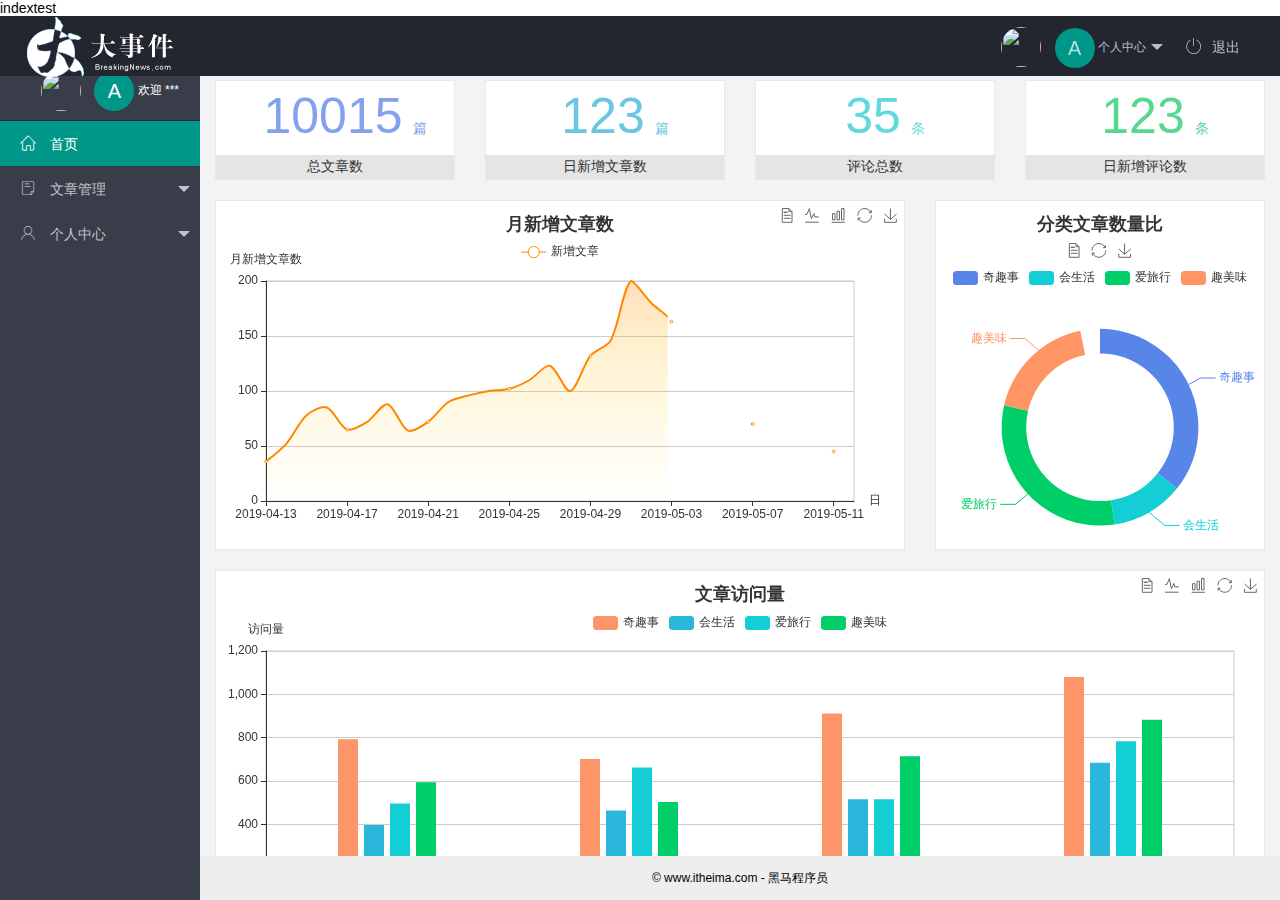
==== commit bb465d83: "这是改动的" ====
--- a/index.html
+++ b/index.html
@@ -10,6 +10,7 @@
     
   </head>
   <body>
+    indextest
     <body class="layui-layout-body">
         <div class="layui-layout layui-layout-admin">
           <div class="layui-header">
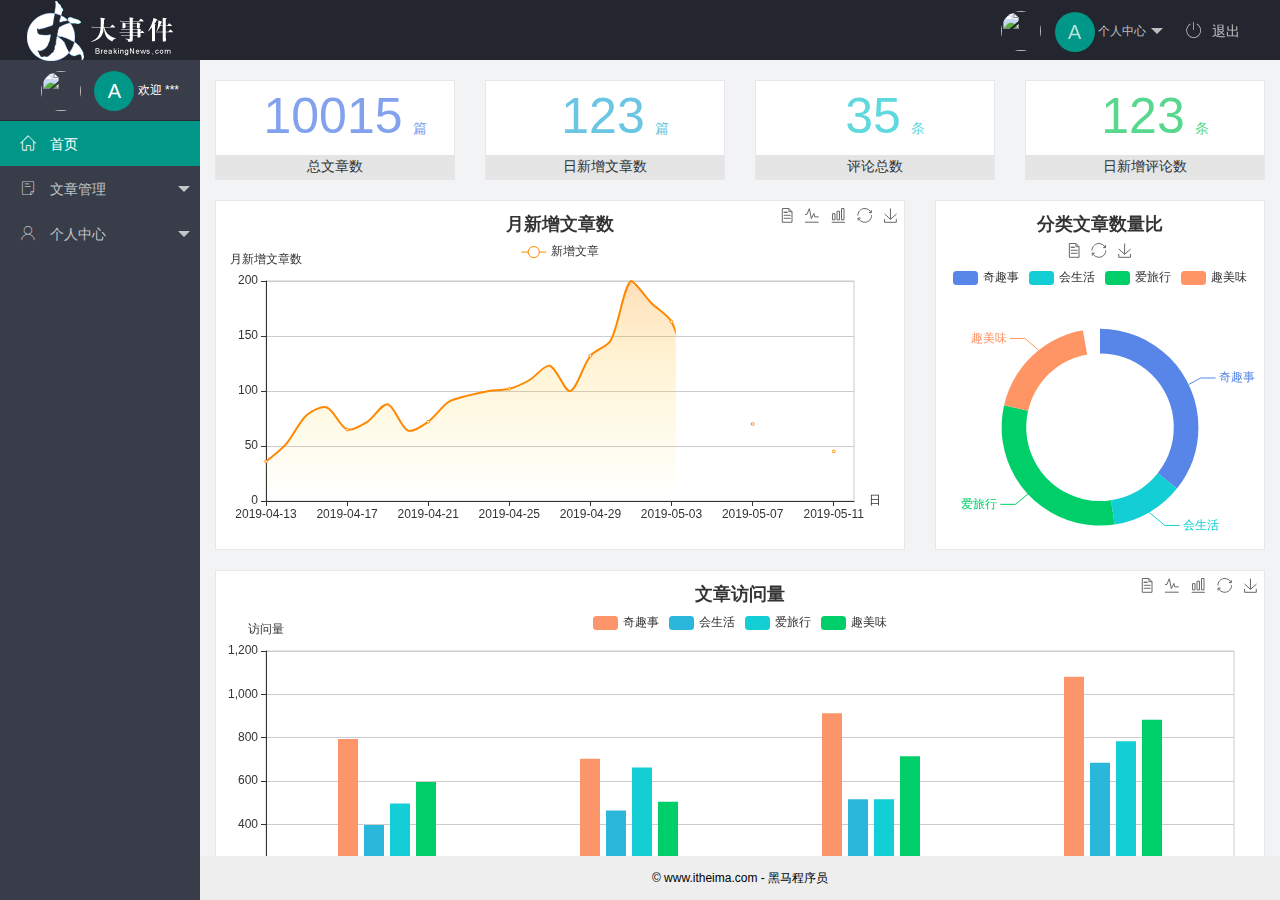
==== commit 574ebd58: "第二天应该传没传的代码" ====
--- a/index.html
+++ b/index.html
@@ -10,7 +10,7 @@
     
   </head>
   <body>
-    indextest
+    
     <body class="layui-layout-body">
         <div class="layui-layout layui-layout-admin">
           <div class="layui-header">
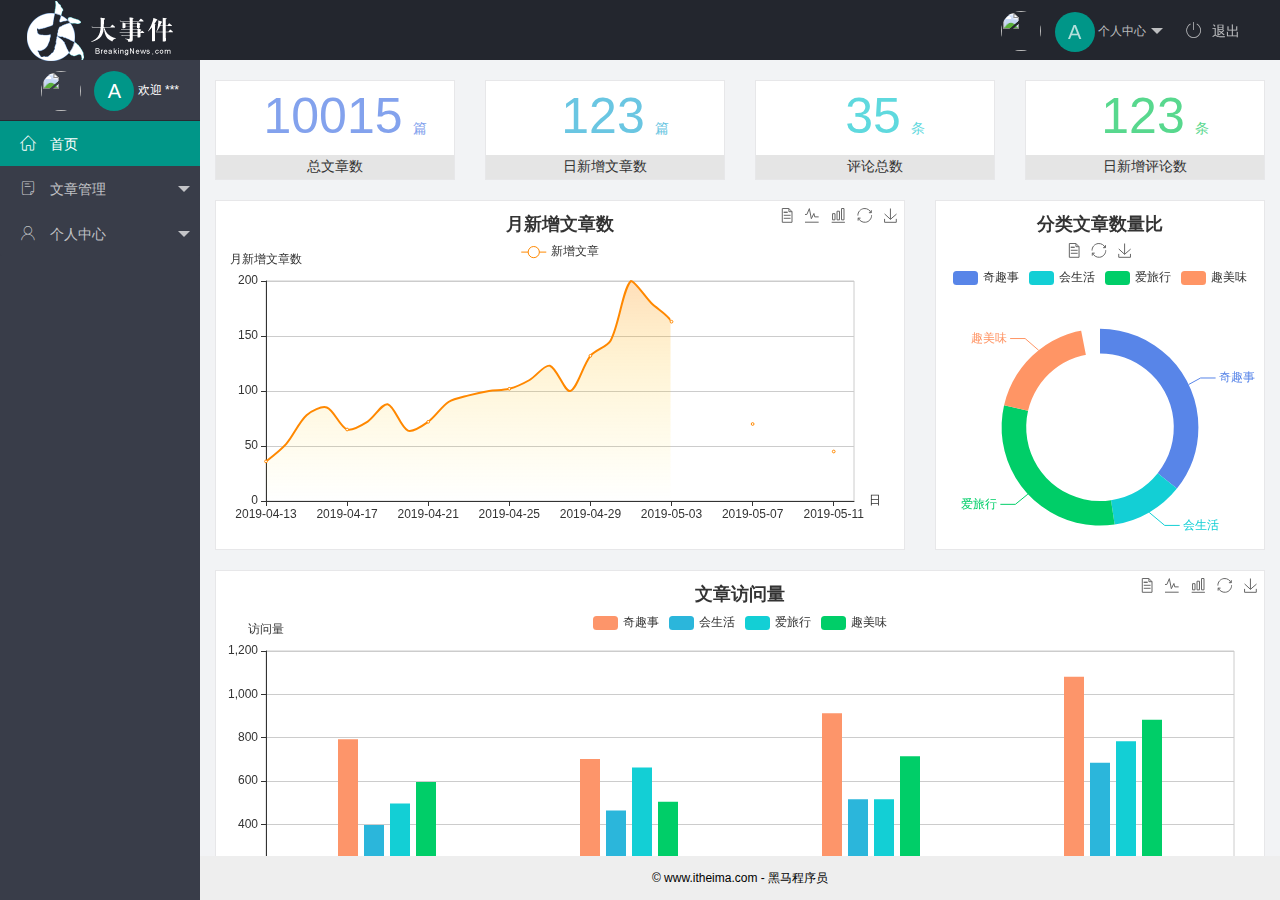
==== commit 5a41f096: "第四天" ====
--- a/index.html
+++ b/index.html
@@ -4,9 +4,9 @@
     <meta charset="UTF-8" />
     <meta name="viewport" content="width=device-width, initial-scale=1.0" />
     <title>Document</title>
-    <link rel="stylesheet" href="./assets/lib/layui/css/layui.css">
-    <link rel="stylesheet" href="./assets/fonts/iconfont.css">
-    <link rel="stylesheet" href="./assets/css/index.css">
+    <link rel="stylesheet" href="/assets/lib/layui/css/layui.css">
+    <link rel="stylesheet" href="/assets/fonts/iconfont.css">
+    <link rel="stylesheet" href="/assets/css/index.css">
     
   </head>
   <body>
@@ -29,8 +29,9 @@
                   个人中心
                 </a>
                 <dl class="layui-nav-child">
-                  <dd><a href="">基本资料</a></dd>
-                  <dd><a href="">安全设置</a></dd>
+                  <dd><a href="./user/user_info.html" target="fm">基本资料</a></dd>
+                  <dd><a href="./user/user_avatar.html" target="fm">更换头像</a></dd>
+                  <dd><a href="./user/user_pwd.html" target="fm">重置密码</a></dd>
                 </dl>
               </li>
               <li class="layui-nav-item">
@@ -74,12 +75,12 @@
                    -->
                   <dl class="layui-nav-child">
                     <dd>
-                      <a href="javascript:;"
+                      <a href="/artical/art_cate.html" target="fm"
                         ><i class="layui-icon layui-icon-app"></i> 文章类别</a
                       >
                     </dd>
                     <dd>
-                      <a href="javascript:;"
+                      <a href="/artical/art_list.html" target="fm"
                         ><i class="layui-icon layui-icon-app"></i> 文章列表</a
                       >
                     </dd>
@@ -97,17 +98,17 @@
                   >
                   <dl class="layui-nav-child">
                     <dd>
-                      <a href="javascript:;"
+                      <a href="./user/user_info.html" target="fm"
                         ><i class="layui-icon layui-icon-app"></i> 基本资料</a
                       >
                     </dd>
                     <dd>
-                      <a href="javascript:;"
+                      <a href="./user/user_avatar.html" target="fm"
                         ><i class="layui-icon layui-icon-app"></i> 更换头像</a
                       >
                     </dd>
                     <dd>
-                      <a href="javascript:;"
+                      <a href="./user/user_pwd.html" target="fm"
                         ><i class="layui-icon layui-icon-app"></i> 重置密码</a
                       >
                     </dd>
@@ -128,9 +129,9 @@
             © www.itheima.com - 黑马程序员
           </div>
         </div>
-        <script src="./assets/lib/jquery.js"></script>
-        <script src="./assets/lib/layui/layui.all.js"></script>
-        <script src="./assets/js/utils.js"></script>
-        <script src="./assets/js/index.js"></script>
+        <script src="/assets/lib/jquery.js"></script>
+        <script src="/assets/lib/layui/layui.all.js"></script>
+        <script src="/assets/js/utils.js"></script>
+        <script src="/assets/js/index.js"></script>
   </body>
 </html>
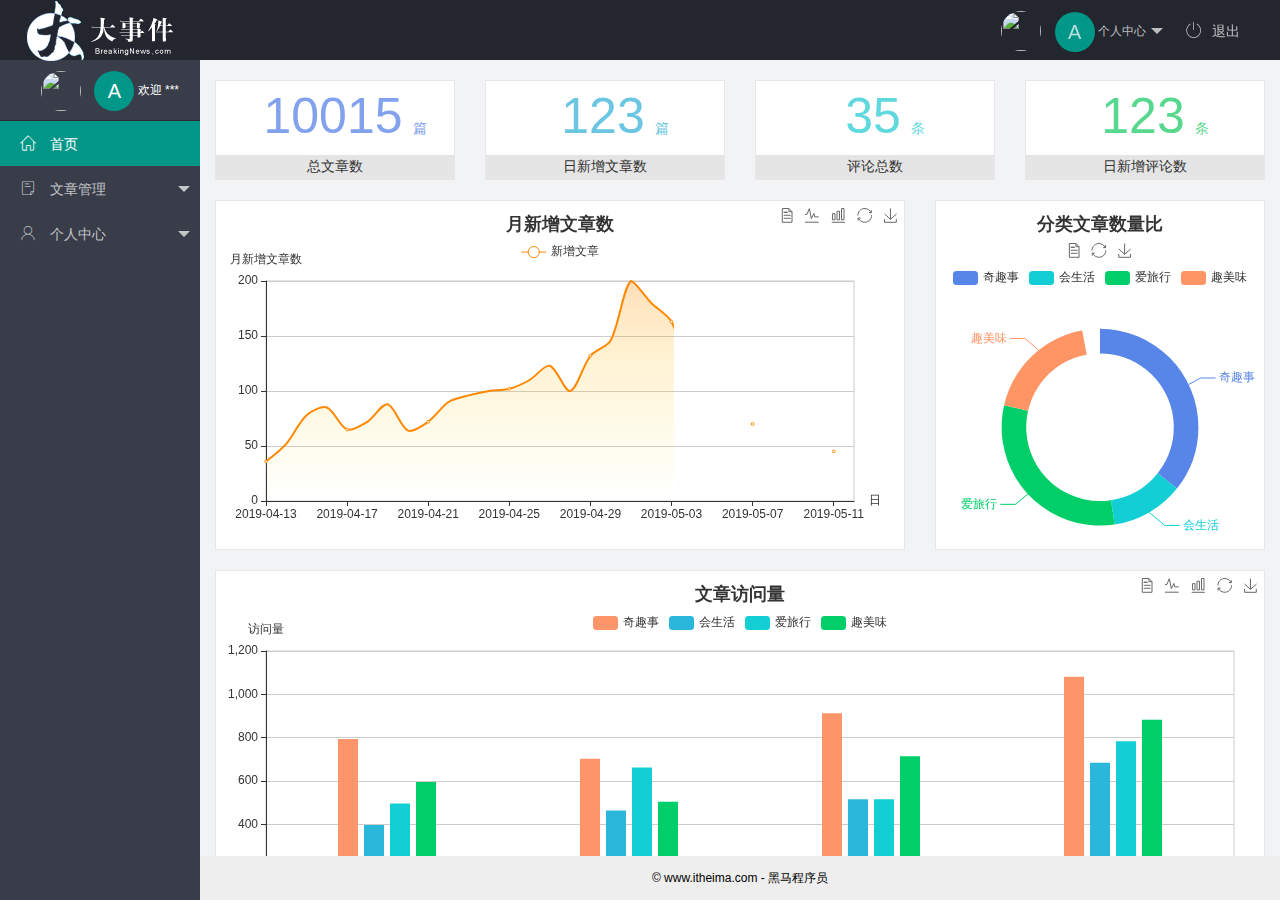
==== commit b69512d9: "完整版" ====
--- a/index.html
+++ b/index.html
@@ -85,7 +85,7 @@
                       >
                     </dd>
                     <dd>
-                      <a href="javascript:;"
+                      <a href="/artical/art_pub.html" target="fm"
                         ><i class="layui-icon layui-icon-app"></i> 发表文章</a
                       >
                     </dd>
